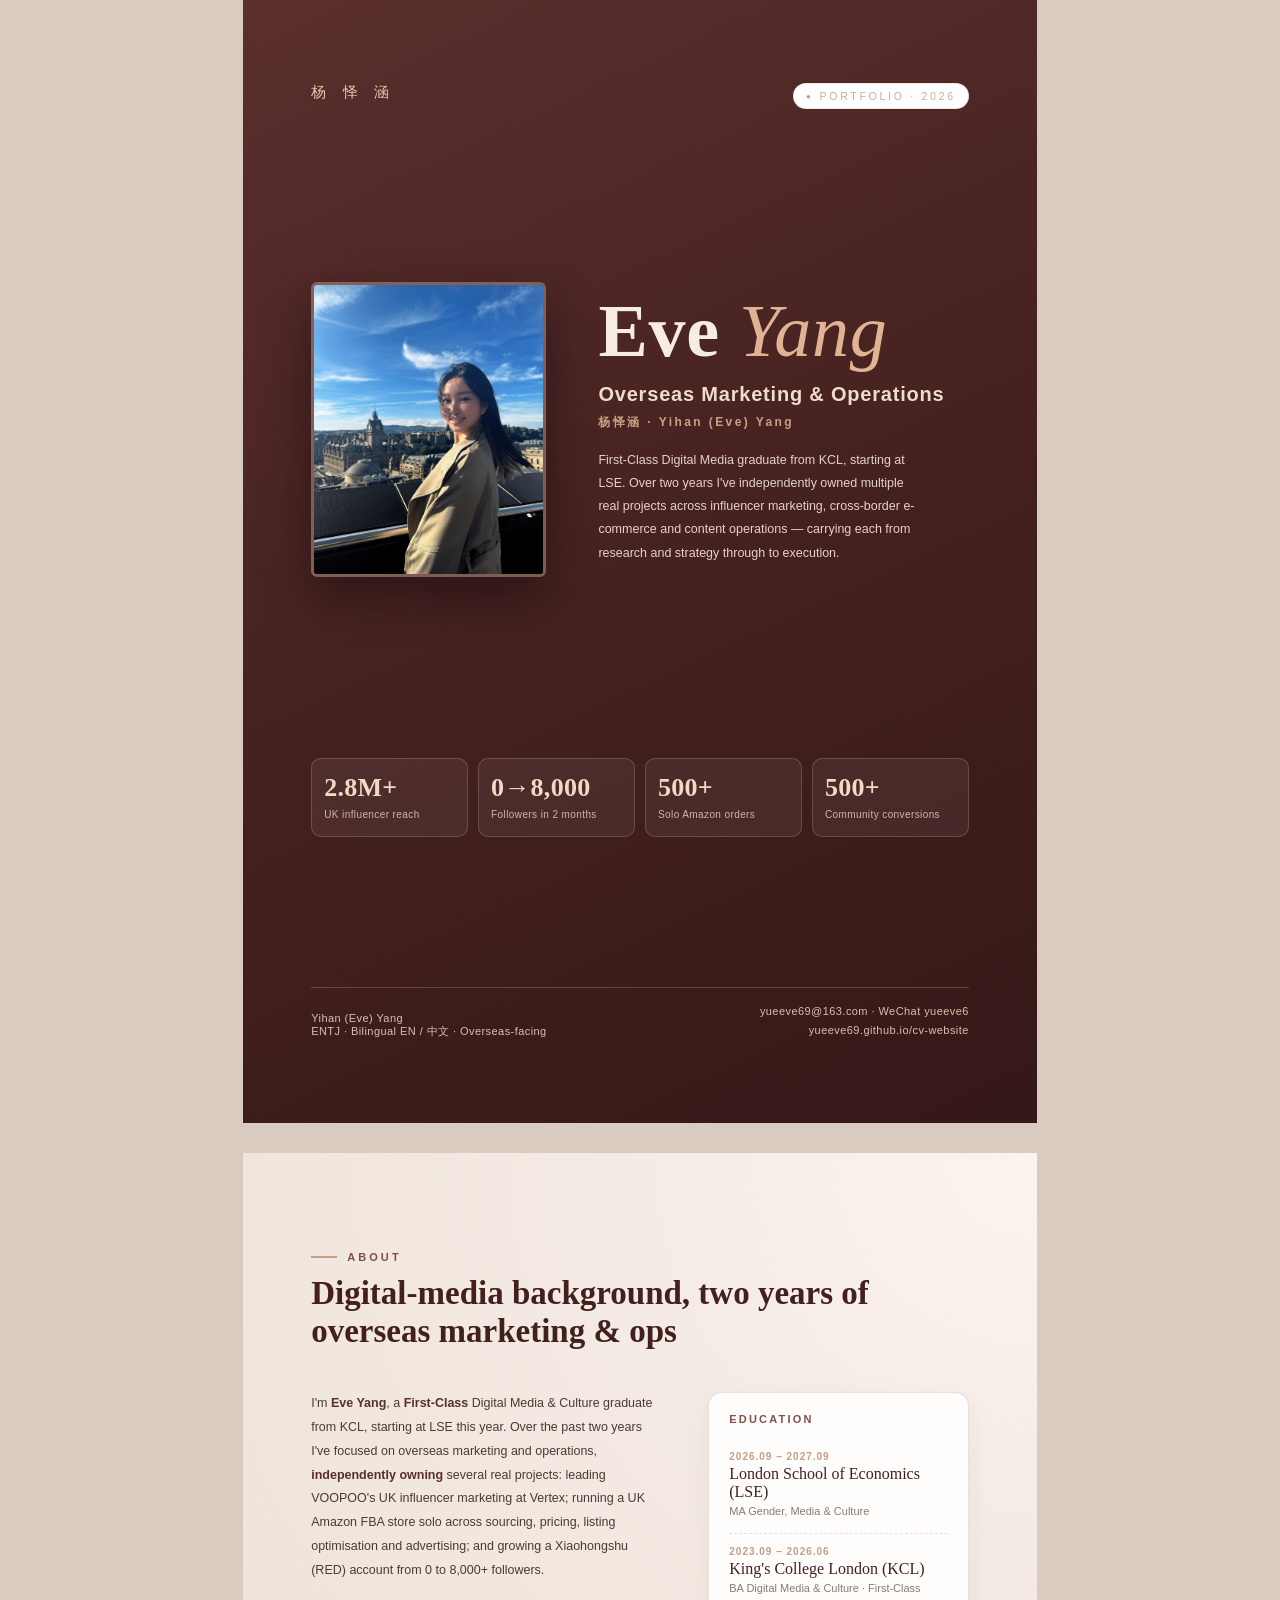
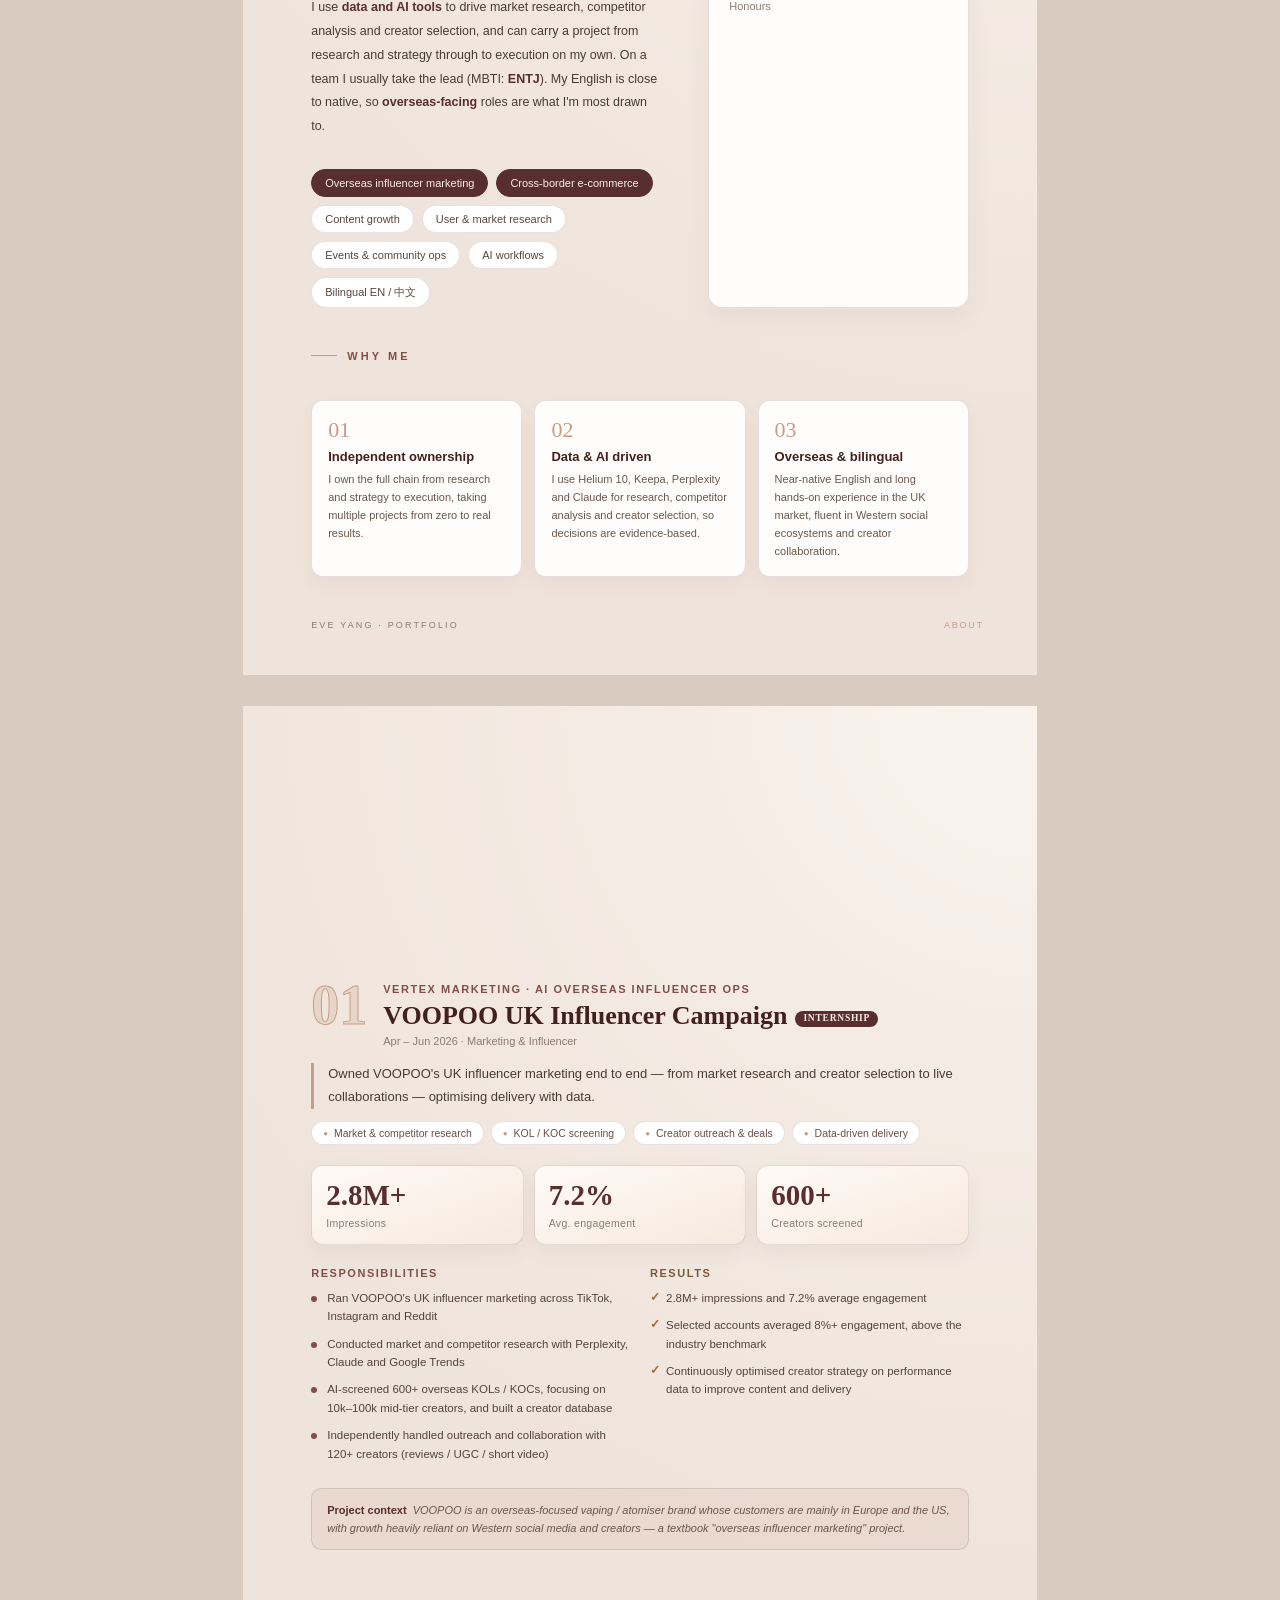
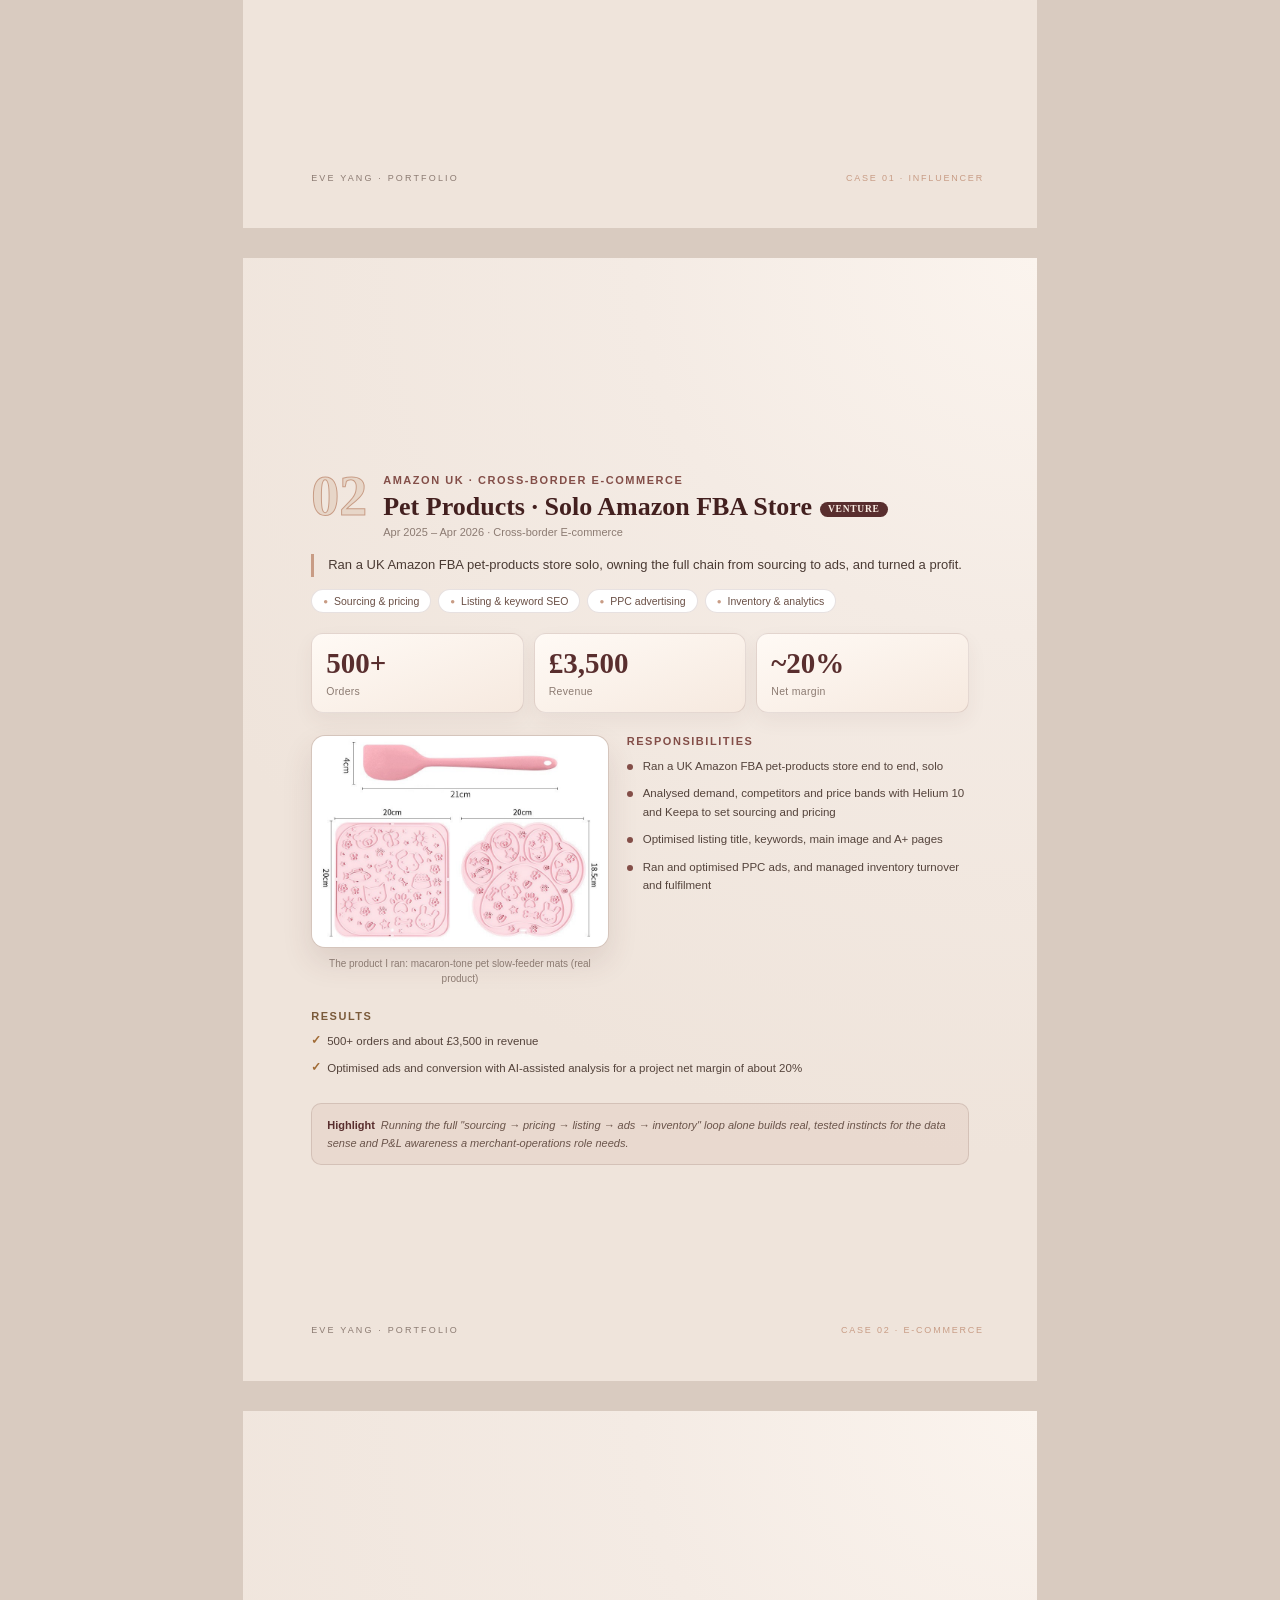
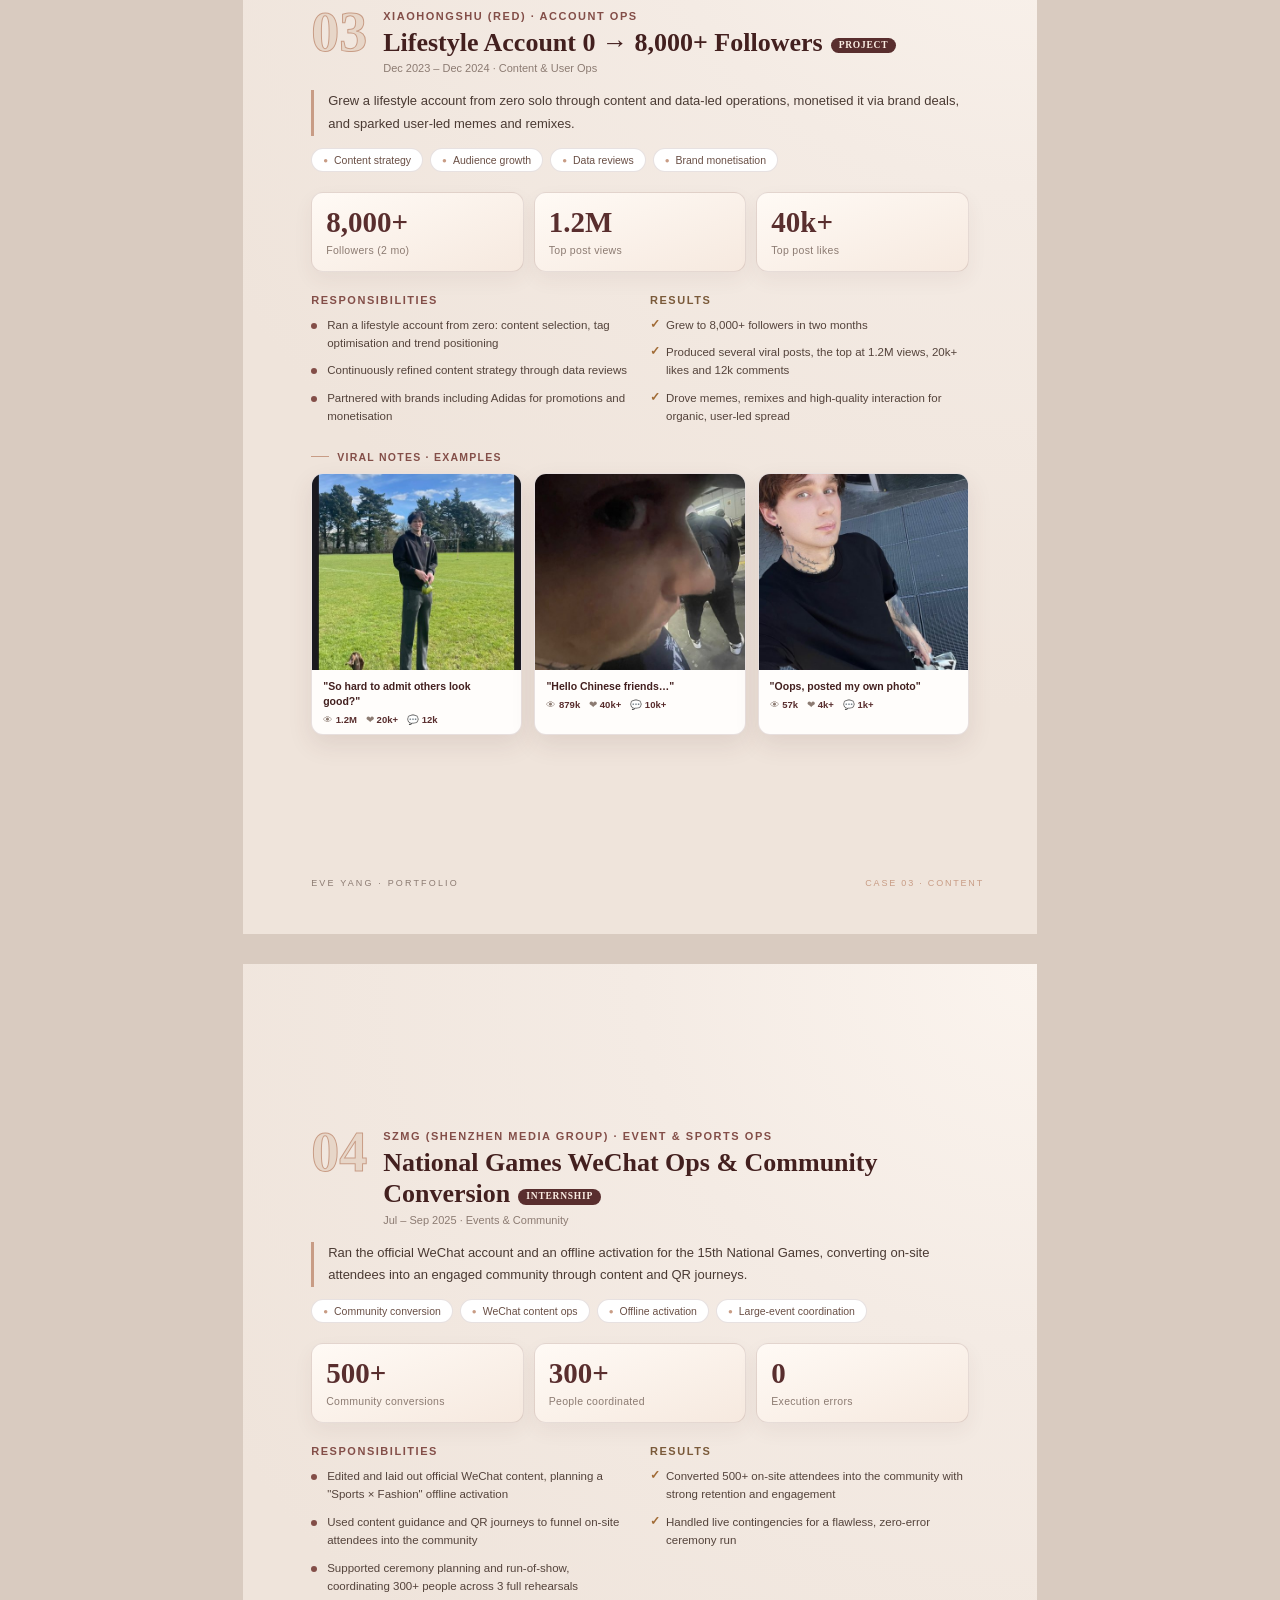
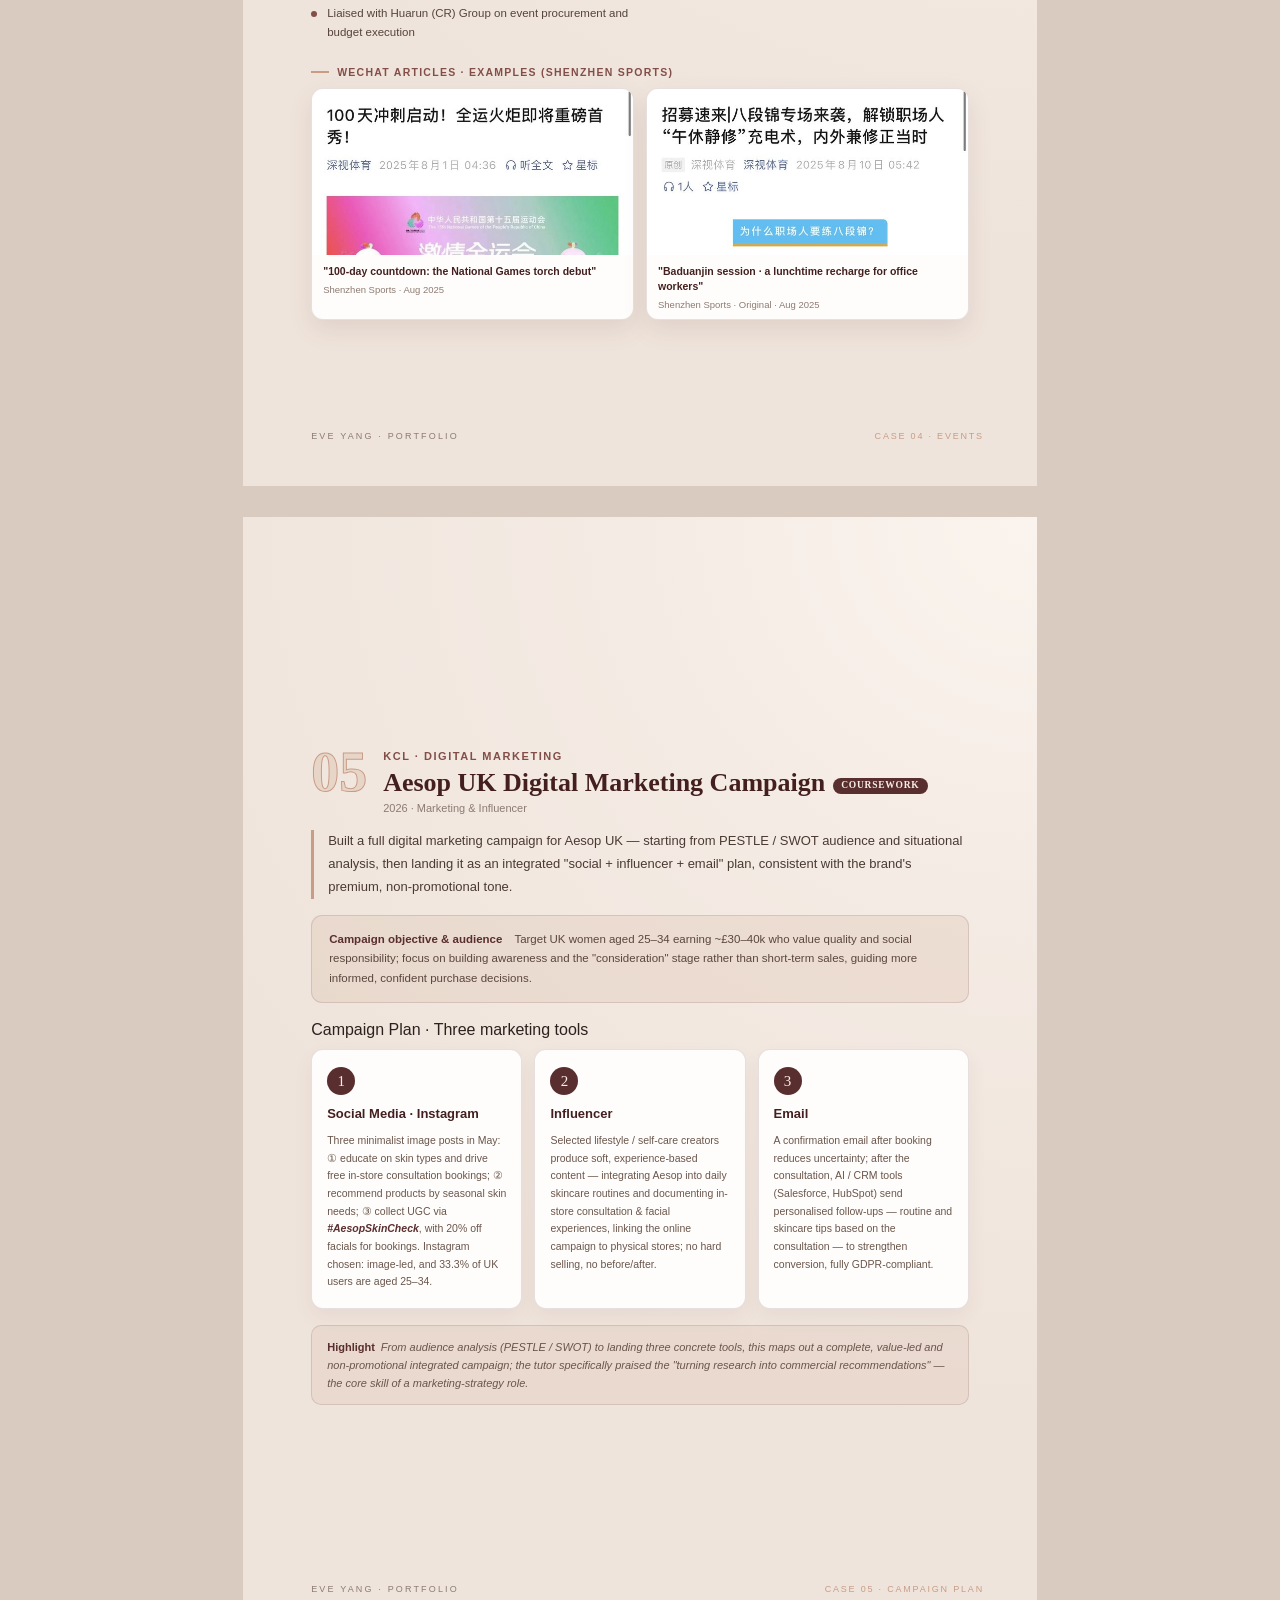
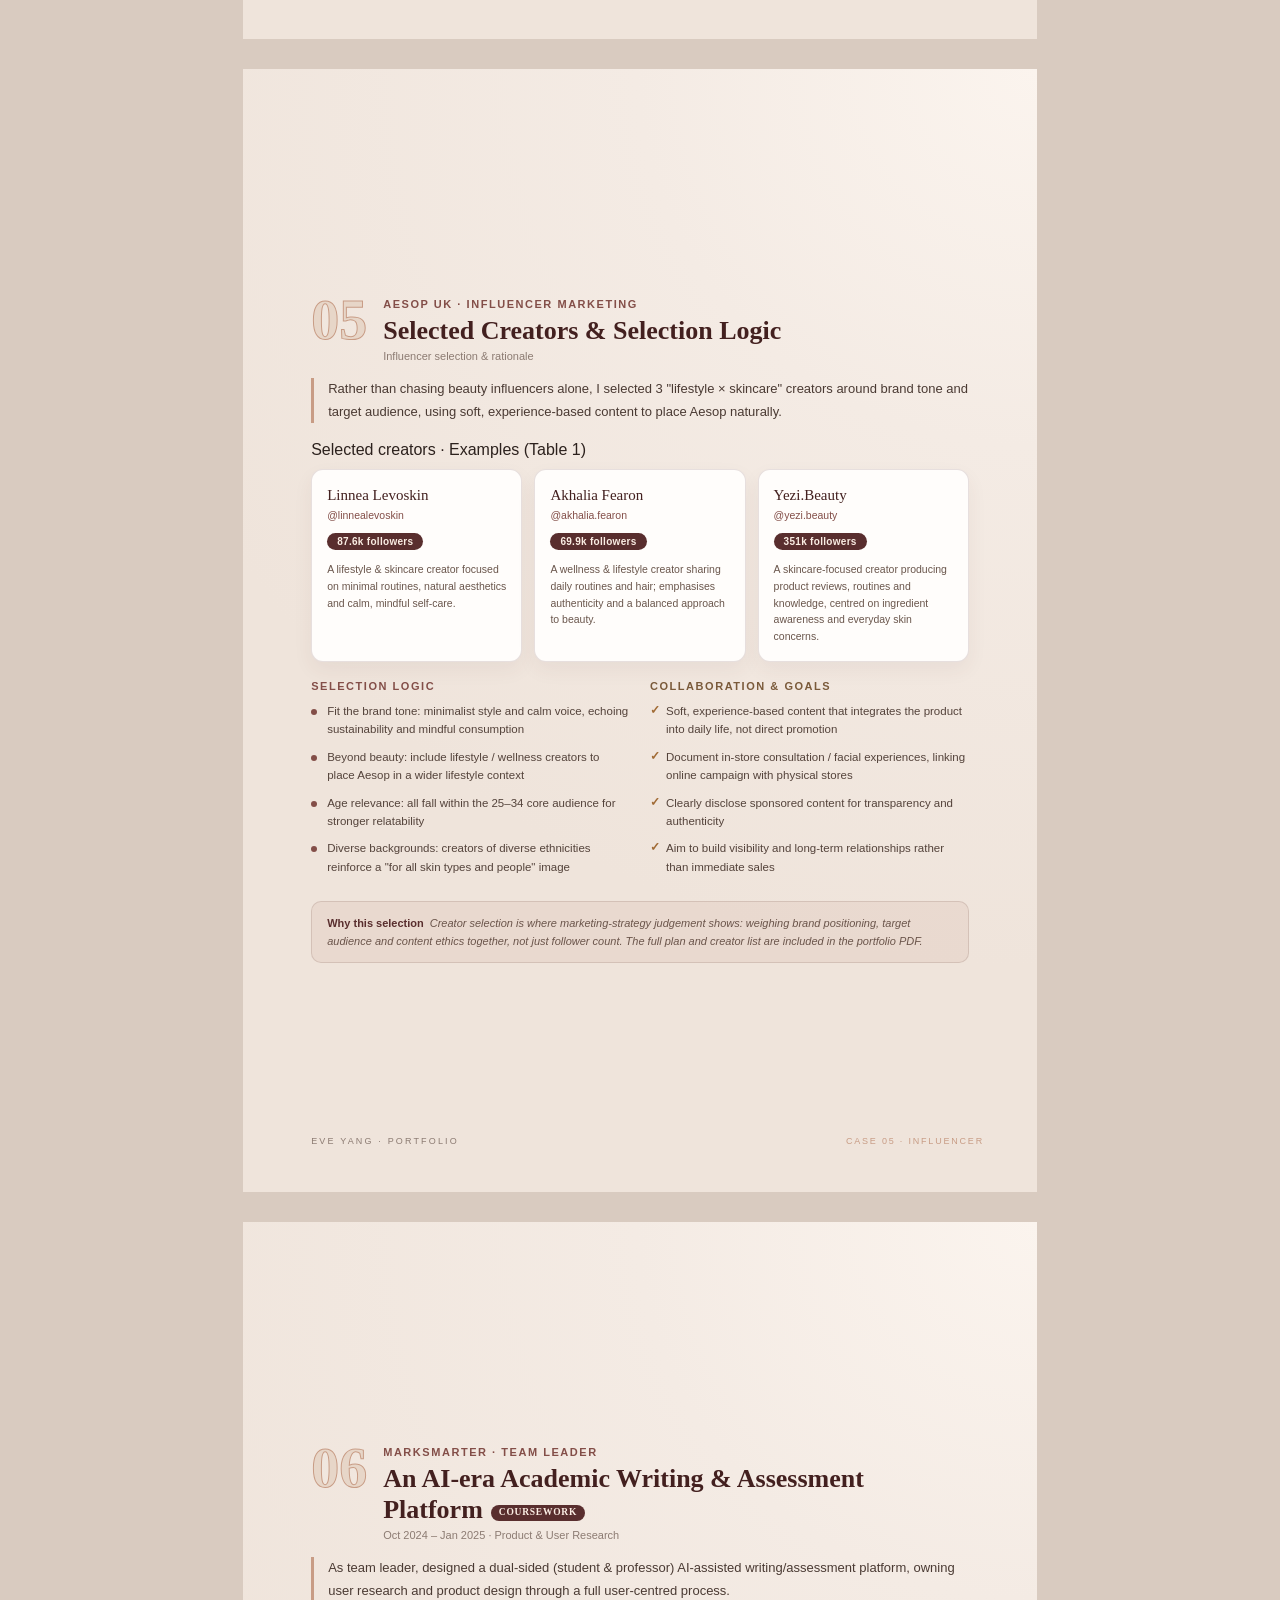
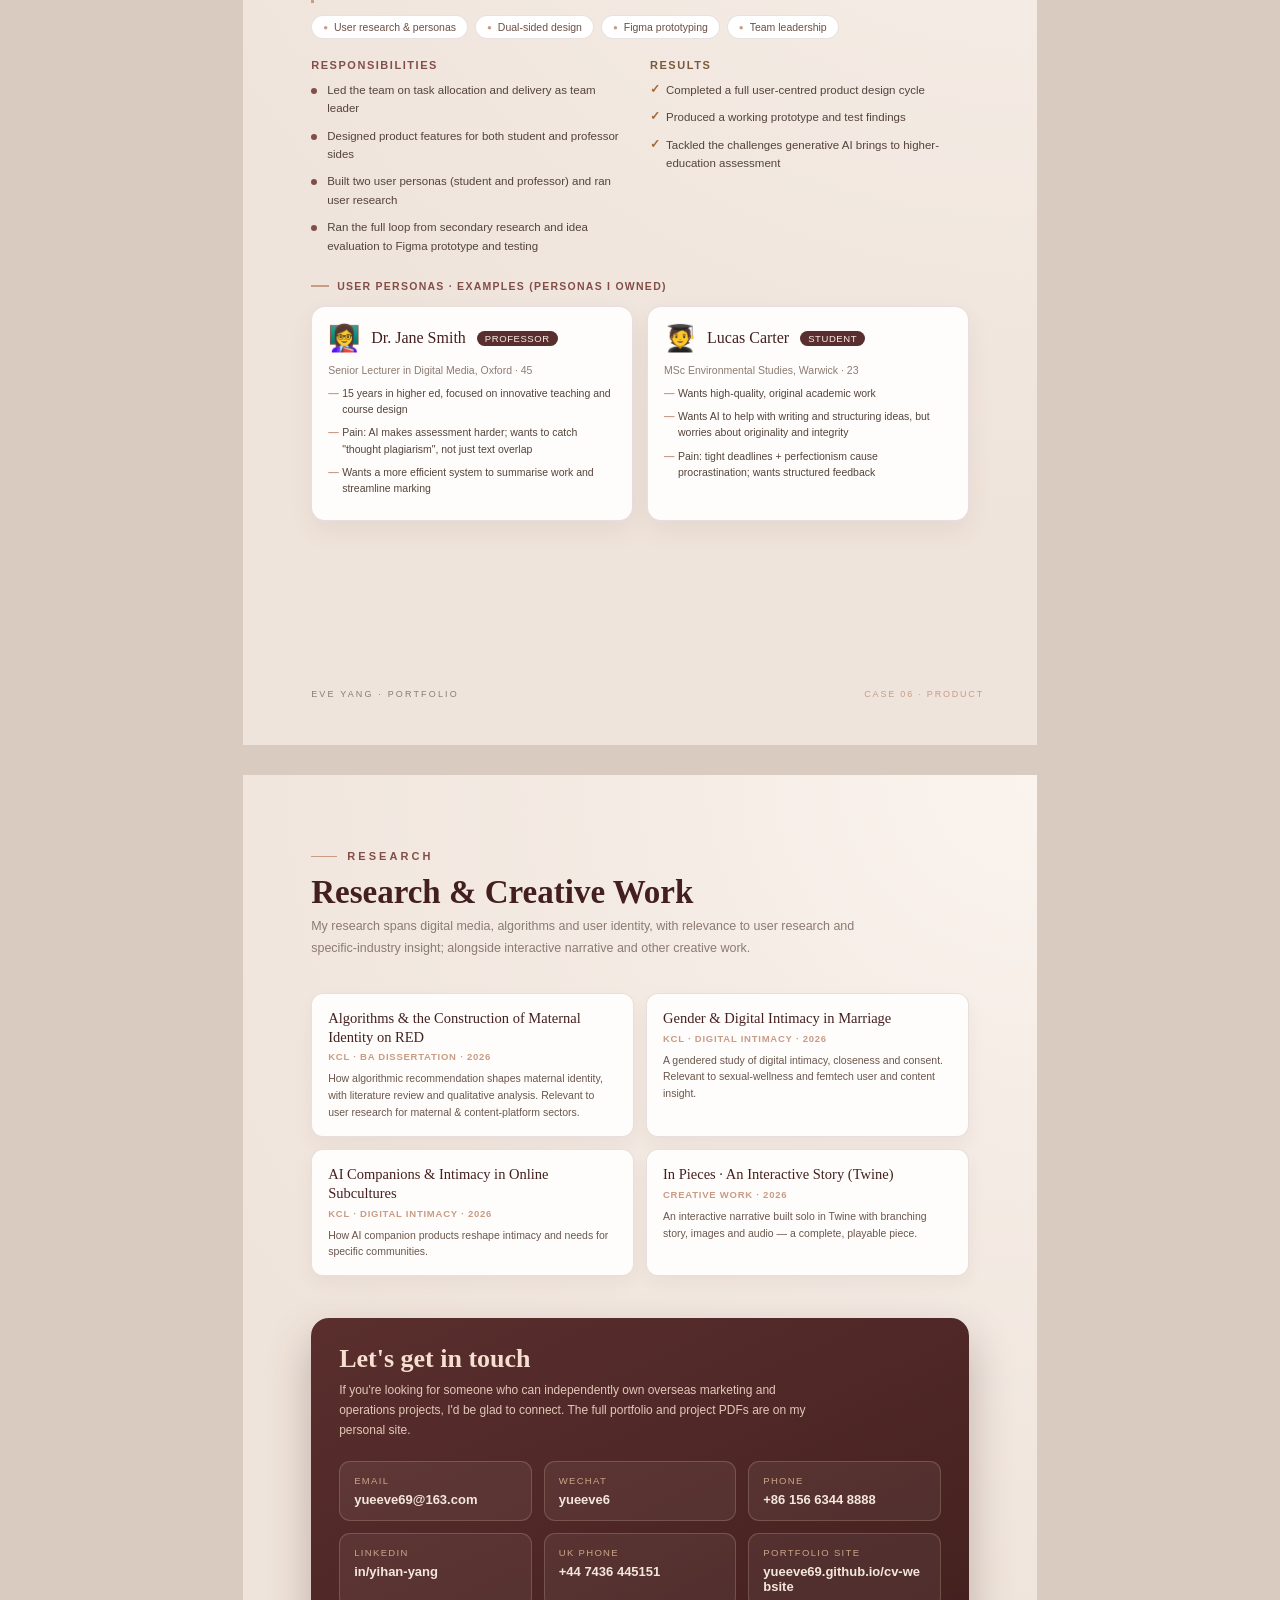
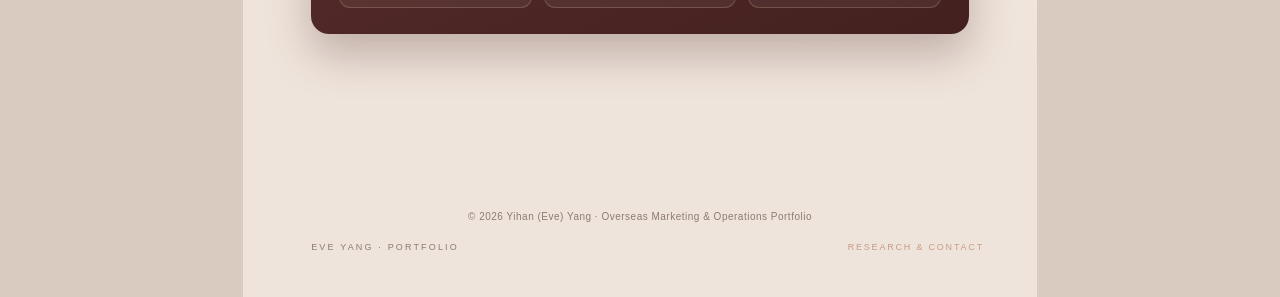
==== creative-portfolio-en.html @ a8b85446 "新增英文版 Creative 作品集（10页 A4，与中文版同款设计）" ====
<!DOCTYPE html>
<html lang="en">
<head>
<meta charset="UTF-8" />
<meta name="viewport" content="width=device-width, initial-scale=1.0" />
<title>Eve Yang · Creative Portfolio</title>
<style>
  :root{
    --bg:#f4ebe4; --paper:#fffdfb; --ink:#2c211d; --muted:#8c7b72;
    --accent:#592e2e; --accent-light:#834e48; --accent-deep:#43201f;
    --gold:#c89c85; --gold-soft:#e7d6c8; --line:rgba(89,46,46,.14);
    --serif:Georgia,"Times New Roman","Songti SC",serif;
    --sans:-apple-system,"Segoe UI",Roboto,Helvetica,Arial,"PingFang SC",sans-serif;
  }
  *{margin:0;padding:0;box-sizing:border-box}
  html,body{background:#d9cbc0;color:var(--ink);font-family:var(--sans);-webkit-print-color-adjust:exact;print-color-adjust:exact;}

  /* ---- page frame (A4) ---- */
  .page{
    position:relative;width:210mm;height:297mm;margin:0 auto;background:var(--bg);
    padding:20mm 18mm;overflow:hidden;
    background-image:radial-gradient(120% 80% at 100% 0%,#fbf4ee 0%,#f4ebe4 42%,#efe4db 100%);
  }
  .page + .page{margin-top:8mm}
  @media print{
    html,body{background:#fff}
    .page{margin:0;box-shadow:none;page-break-after:always;break-after:page}
    .page:last-child{page-break-after:auto}
  }

  .eyebrow{display:inline-flex;align-items:center;gap:10px;font-size:11px;letter-spacing:.28em;
    text-transform:uppercase;color:var(--accent-light);font-weight:700}
  .eyebrow::before{content:"";width:26px;height:1.5px;background:var(--gold)}
  .serif{font-family:var(--serif)}

  /* =================== COVER =================== */
  .cover{display:flex;flex-direction:column;justify-content:space-between;
    background:linear-gradient(155deg,#5a2f2e 0%,#43201f 55%,#341817 100%);color:#f6ece4;
    padding:22mm 18mm}
  .cover .top{display:flex;justify-content:space-between;align-items:flex-start}
  .cover .top .zh-name{font-family:var(--serif);font-size:15px;letter-spacing:.42em;color:#e7c8ad}
  .cover .top .tag{font-size:10.5px;letter-spacing:.26em;text-transform:uppercase;color:#d3aa8e;
    border:1px solid rgba(231,200,173,.4);padding:6px 12px;border-radius:20px}
  .cover .mid{display:flex;gap:14mm;align-items:center;margin:6mm 0}
  .cover .photo{width:62mm;height:78mm;flex:none;border-radius:6px;overflow:hidden;
    box-shadow:0 20px 50px rgba(0,0,0,.4);border:3px solid rgba(231,200,173,.35)}
  .cover .photo img{width:100%;height:100%;object-fit:cover;object-position:center 22%}
  .cover h1{font-family:var(--serif);font-size:74px;line-height:.98;font-weight:700;letter-spacing:.01em}
  .cover h1 em{font-style:italic;color:#e0b493;font-weight:500}
  .cover .role{font-size:20px;margin-top:16px;color:#f0dccb;font-weight:600;letter-spacing:.04em}
  .cover .role small{display:block;font-size:12px;letter-spacing:.2em;
    color:#cca084;margin-top:8px;font-weight:600}
  .cover .lede{font-size:12.5px;line-height:1.85;color:#e6d3c5;margin-top:18px;max-width:86mm}
  .cover .stats{display:grid;grid-template-columns:repeat(4,1fr);gap:10px;margin-top:2mm}
  .cover .stat{background:rgba(255,255,255,.06);border:1px solid rgba(231,200,173,.22);
    border-radius:10px;padding:14px 12px}
  .cover .stat b{font-family:var(--serif);font-size:26px;color:#f2d9c4;display:block;letter-spacing:.01em}
  .cover .stat span{font-size:10px;color:#d0b6a4;letter-spacing:.04em;margin-top:5px;display:block;line-height:1.4}
  .cover .foot{display:flex;justify-content:space-between;align-items:flex-end;
    border-top:1px solid rgba(231,200,173,.24);padding-top:14px;font-size:11px;color:#d8bfad;letter-spacing:.04em}
  .cover .foot .r{text-align:right;line-height:1.7}

  /* =================== SHARED SECTIONS =================== */
  .sec-title{font-family:var(--serif);font-size:33px;color:var(--accent-deep);margin:12px 0 4px;line-height:1.15}
  .sec-sub{font-size:12.5px;color:var(--muted);line-height:1.7;max-width:155mm}

  .about-grid{display:grid;grid-template-columns:1.35fr 1fr;gap:12mm;margin-top:10mm}
  .about-grid p{font-size:12.5px;line-height:1.9;color:#4a3a33;margin-bottom:14px}
  .about-grid p .hl{color:var(--accent);font-weight:700}
  .side-card{background:var(--paper);border:1px solid var(--line);border-radius:14px;padding:20px 20px;
    box-shadow:0 10px 26px rgba(89,46,46,.06)}
  .side-card h4{font-size:11px;letter-spacing:.2em;text-transform:uppercase;color:var(--accent-light);margin-bottom:14px}
  .edu-item{padding:12px 0;border-bottom:1px dashed var(--line)}
  .edu-item:last-child{border-bottom:0;padding-bottom:0}
  .edu-item .d{font-size:10px;letter-spacing:.1em;color:var(--gold);font-weight:700}
  .edu-item .t{font-family:var(--serif);font-size:16px;color:var(--accent-deep);margin:3px 0 2px}
  .edu-item .o{font-size:11px;color:var(--muted);line-height:1.6}
  .chips{display:flex;flex-wrap:wrap;gap:8px;margin-top:8mm}
  .chip{font-size:11px;padding:7px 13px;border-radius:20px;background:#fff;border:1px solid var(--line);color:#5a463d}
  .chip.on{background:var(--accent);color:#fbeee4;border-color:var(--accent)}

  .why{display:grid;grid-template-columns:repeat(3,1fr);gap:12px;margin-top:10mm}
  .why .w{background:var(--paper);border:1px solid var(--line);border-radius:12px;padding:16px 16px;
    box-shadow:0 8px 20px rgba(89,46,46,.05)}
  .why .w .n{font-family:var(--serif);font-size:22px;color:var(--gold)}
  .why .w h5{font-size:13px;color:var(--accent-deep);margin:6px 0 6px}
  .why .w p{font-size:11px;line-height:1.65;color:#6a564c}

  /* =================== CASE STUDY =================== */
  .case-head{display:flex;gap:16px;align-items:flex-start}
  .case-no{font-family:var(--serif);font-size:56px;line-height:.8;color:var(--gold-soft);
    -webkit-text-stroke:1px var(--gold);font-weight:700;flex:none}
  .case-head .kicker{font-size:11px;letter-spacing:.14em;color:var(--accent-light);font-weight:700;text-transform:uppercase}
  .case-head h2{font-family:var(--serif);font-size:26px;color:var(--accent-deep);margin:5px 0 4px;line-height:1.2}
  .case-head .period{font-size:11px;color:var(--muted)}
  .case-head .kind{display:inline-block;margin-left:8px;font-size:9.5px;letter-spacing:.08em;text-transform:uppercase;
    background:var(--accent);color:#fbeee4;padding:2px 8px;border-radius:10px;vertical-align:3px}
  .summary{font-size:13px;line-height:1.75;color:#4a3a33;margin:16px 0 12px;
    padding-left:14px;border-left:3px solid var(--gold)}
  .tags{display:flex;flex-wrap:wrap;gap:7px;margin-bottom:16px}
  .tag{font-size:10.5px;padding:5px 11px;border-radius:16px;background:#fff;border:1px solid var(--line);color:#6a4f45}
  .tag::before{content:"●";color:var(--gold);margin-right:6px;font-size:8px;vertical-align:1px}

  .metric-row{display:grid;grid-template-columns:repeat(3,1fr);gap:10px;margin:4px 0 18px}
  .metric{background:linear-gradient(160deg,#fffaf5,#f6e9df);border:1px solid var(--line);
    border-radius:12px;padding:15px 14px;box-shadow:0 8px 20px rgba(89,46,46,.06)}
  .metric b{font-family:var(--serif);font-size:29px;color:var(--accent);display:block;line-height:1}
  .metric span{font-size:10.5px;color:var(--muted);margin-top:7px;display:block;letter-spacing:.03em}

  .two-col{display:grid;grid-template-columns:1fr 1fr;gap:20px;margin-top:4px}
  .block h4{font-size:11px;letter-spacing:.14em;text-transform:uppercase;margin-bottom:10px;font-weight:700}
  .block.duties h4{color:var(--accent-light)}
  .block.results h4{color:#7a5a3a}
  .block ul{list-style:none}
  .block li{font-size:11.5px;line-height:1.6;color:#54433b;padding-left:16px;position:relative;margin-bottom:9px}
  .block.duties li::before{content:"";position:absolute;left:0;top:7px;width:6px;height:6px;
    border-radius:50%;background:var(--accent-light)}
  .block.results li::before{content:"✓";position:absolute;left:0;top:-1px;color:#a06a34;font-size:12px;font-weight:700}

  .context{margin-top:16px;background:rgba(200,156,133,.14);border:1px solid var(--line);
    border-radius:10px;padding:12px 15px;font-size:11px;color:#6a544a;line-height:1.65;font-style:italic}
  .context b{font-style:normal;color:var(--accent);font-weight:700;margin-right:6px}

  /* image example strips */
  .examples{margin-top:16px}
  .examples .ex-label{font-size:10.5px;letter-spacing:.12em;text-transform:uppercase;color:var(--accent-light);
    font-weight:700;margin-bottom:10px;display:flex;align-items:center;gap:8px}
  .examples .ex-label::before{content:"";width:18px;height:1.5px;background:var(--gold)}
  .shot-row{display:grid;gap:12px}
  .shot-row.n3{grid-template-columns:repeat(3,1fr)}
  .shot-row.n2{grid-template-columns:repeat(2,1fr)}
  .shot{background:var(--paper);border:1px solid var(--line);border-radius:12px;overflow:hidden;
    box-shadow:0 10px 24px rgba(89,46,46,.1)}
  .shot .img{width:100%;background:#eaded4;overflow:hidden}
  .shot .img img{width:100%;height:100%;object-fit:cover;display:block}
  .shot .cap{padding:9px 11px}
  .shot .cap .t{font-size:10.5px;color:var(--accent-deep);line-height:1.4;font-weight:600}
  .shot .cap .m{font-size:9.5px;color:var(--muted);margin-top:5px;display:flex;gap:9px;flex-wrap:wrap}
  .shot .cap .m span b{color:var(--accent);font-weight:700}

  .product-split{display:grid;grid-template-columns:1fr 1.15fr;gap:18px;align-items:stretch;margin-top:4px}
  .product-split .pimg{border-radius:14px;overflow:hidden;border:1px solid var(--line);
    box-shadow:0 14px 30px rgba(89,46,46,.12);background:#eaded4}
  .product-split .pimg img{width:100%;height:100%;object-fit:cover;display:block}
  .product-split .pcap{font-size:10px;color:var(--muted);text-align:center;padding:8px 6px;line-height:1.5}

  /* aesop: objective + campaign plan + influencers */
  .objective{background:rgba(200,156,133,.16);border:1px solid var(--line);border-radius:11px;
    padding:14px 17px;font-size:11.5px;color:#5a463d;line-height:1.7;margin-top:4px}
  .objective b{color:var(--accent);font-weight:700}
  .plan-grid{display:grid;grid-template-columns:repeat(3,1fr);gap:12px;margin-top:10px}
  .plan{background:var(--paper);border:1px solid var(--line);border-radius:12px;padding:17px 15px;
    box-shadow:0 8px 20px rgba(89,46,46,.06)}
  .plan .pnum{display:inline-flex;align-items:center;justify-content:center;width:28px;height:28px;
    border-radius:50%;background:var(--accent);color:#fbeee4;font-size:15px;margin-bottom:11px}
  .plan h5{font-size:13px;color:var(--accent-deep);margin-bottom:9px;line-height:1.3}
  .plan p{font-size:10.5px;line-height:1.68;color:#6a564c}
  .plan p em{font-style:italic;color:var(--accent);font-weight:600}
  .inf-grid{display:grid;grid-template-columns:repeat(3,1fr);gap:12px;margin-top:10px}
  .inf{background:var(--paper);border:1px solid var(--line);border-radius:12px;padding:16px 15px;
    box-shadow:0 8px 20px rgba(89,46,46,.06)}
  .inf .nm{font-family:var(--serif);font-size:15px;color:var(--accent-deep);line-height:1.25}
  .inf .hd{font-size:10.5px;color:var(--accent-light);margin:4px 0 10px}
  .inf .fol{display:inline-block;font-size:10px;background:var(--accent);color:#fbeee4;
    padding:3px 10px;border-radius:11px;margin-bottom:11px;font-weight:600;letter-spacing:.03em}
  .inf p{font-size:10.5px;line-height:1.6;color:#6a564c}

  /* personas */
  .personas{display:grid;grid-template-columns:1fr 1fr;gap:14px;margin-top:14px}
  .persona{background:var(--paper);border:1px solid var(--line);border-radius:14px;padding:16px 16px;
    box-shadow:0 10px 24px rgba(89,46,46,.07)}
  .persona .ph{display:flex;align-items:center;gap:11px;margin-bottom:10px}
  .persona .emoji{font-size:26px}
  .persona .pn{font-family:var(--serif);font-size:16px;color:var(--accent-deep)}
  .persona .pt{font-size:9.5px;background:var(--accent);color:#fbeee4;padding:2px 8px;border-radius:9px;letter-spacing:.06em;text-transform:uppercase}
  .persona .prole{font-size:10.5px;color:var(--muted);margin-bottom:9px}
  .persona ul{list-style:none}
  .persona li{font-size:10.5px;line-height:1.55;color:#54433b;padding-left:14px;position:relative;margin-bottom:7px}
  .persona li::before{content:"—";position:absolute;left:0;color:var(--gold);font-weight:700}

  /* research + contact */
  .research-list{display:grid;grid-template-columns:1fr 1fr;gap:12px;margin-top:9mm}
  .ritem{background:var(--paper);border:1px solid var(--line);border-radius:12px;padding:15px 16px;
    box-shadow:0 8px 18px rgba(89,46,46,.05)}
  .ritem .rt{font-family:var(--serif);font-size:14.5px;color:var(--accent-deep);line-height:1.3;margin-bottom:5px}
  .ritem .rm{font-size:9.5px;letter-spacing:.08em;color:var(--gold);font-weight:700;text-transform:uppercase;margin-bottom:8px}
  .ritem .rd{font-size:10.5px;line-height:1.6;color:#6a564c}

  .contact-wrap{margin-top:11mm;background:linear-gradient(155deg,#5a2f2e,#43201f);color:#f2e2d5;
    border-radius:18px;padding:26px 28px;box-shadow:0 20px 44px rgba(67,32,31,.28)}
  .contact-wrap h3{font-family:var(--serif);font-size:26px;color:#f6ded0;margin-bottom:6px}
  .contact-wrap p{font-size:12px;color:#e2c8b8;line-height:1.7;max-width:130mm;margin-bottom:20px}
  .cgrid{display:grid;grid-template-columns:repeat(3,1fr);gap:12px}
  .citem{background:rgba(255,255,255,.06);border:1px solid rgba(231,200,173,.22);border-radius:11px;padding:13px 14px}
  .citem .cl{font-size:9.5px;letter-spacing:.14em;text-transform:uppercase;color:#cca487;margin-bottom:6px}
  .citem .cv{font-size:13px;color:#f4e6da;font-weight:600;word-break:break-all}

  .foot-note{margin-top:auto;padding-top:16px;font-size:10px;color:var(--muted);text-align:center;letter-spacing:.05em}
  .page-tag{position:absolute;right:14mm;bottom:12mm;font-size:9px;letter-spacing:.2em;color:var(--gold);text-transform:uppercase}
  .brandmark{position:absolute;left:18mm;bottom:12mm;font-size:9px;letter-spacing:.24em;color:var(--muted);text-transform:uppercase}
  .flow{display:flex;flex-direction:column;height:100%;justify-content:center}
  .flow > .case-head:first-child,.flow > .eyebrow:first-child{margin-top:0}
</style>
</head>
<body>

<!-- ============ COVER ============ -->
<section class="page cover">
  <div class="top">
    <div class="zh-name">杨 怿 涵</div>
    <div class="tag">Portfolio · 2026</div>
  </div>

  <div class="mid">
    <div class="photo"><img src="assets/img/eve-hero.jpg" alt="Eve Yang" /></div>
    <div>
      <h1>Eve <em>Yang</em></h1>
      <div class="role">Overseas Marketing &amp; Operations
        <small>杨怿涵 · Yihan (Eve) Yang</small>
      </div>
      <p class="lede">First-Class Digital Media graduate from KCL, starting at LSE. Over two years I've independently owned multiple real projects across influencer marketing, cross-border e-commerce and content operations — carrying each from research and strategy through to execution.</p>
    </div>
  </div>

  <div class="stats">
    <div class="stat"><b>2.8M+</b><span>UK influencer reach</span></div>
    <div class="stat"><b>0→8,000</b><span>Followers in 2 months</span></div>
    <div class="stat"><b>500+</b><span>Solo Amazon orders</span></div>
    <div class="stat"><b>500+</b><span>Community conversions</span></div>
  </div>

  <div class="foot">
    <div>Yihan (Eve) Yang<br/>ENTJ · Bilingual EN / 中文 · Overseas-facing</div>
    <div class="r">yueeve69@163.com · WeChat yueeve6<br/>yueeve69.github.io/cv-website</div>
  </div>
</section>

<!-- ============ ABOUT ============ -->
<section class="page">
  <div class="flow">
    <span class="eyebrow">About</span>
    <h1 class="sec-title serif">Digital-media background, two years of overseas marketing &amp; ops</h1>

    <div class="about-grid">
      <div>
        <p>I'm <span class="hl">Eve Yang</span>, a <span class="hl">First-Class</span> Digital Media &amp; Culture graduate from KCL, starting at LSE this year. Over the past two years I've focused on overseas marketing and operations, <span class="hl">independently owning</span> several real projects: leading VOOPOO's UK influencer marketing at Vertex; running a UK Amazon FBA store solo across sourcing, pricing, listing optimisation and advertising; and growing a Xiaohongshu (RED) account from 0 to 8,000+ followers.</p>
        <p>I use <span class="hl">data and AI tools</span> to drive market research, competitor analysis and creator selection, and can carry a project from research and strategy through to execution on my own. On a team I usually take the lead (MBTI: <span class="hl">ENTJ</span>). My English is close to native, so <span class="hl">overseas-facing</span> roles are what I'm most drawn to.</p>
        <div class="chips">
          <span class="chip on">Overseas influencer marketing</span>
          <span class="chip on">Cross-border e-commerce</span>
          <span class="chip">Content growth</span>
          <span class="chip">User &amp; market research</span>
          <span class="chip">Events &amp; community ops</span>
          <span class="chip">AI workflows</span>
          <span class="chip">Bilingual EN / 中文</span>
        </div>
      </div>
      <div class="side-card">
        <h4>Education</h4>
        <div class="edu-item">
          <div class="d">2026.09 – 2027.09</div>
          <div class="t serif">London School of Economics (LSE)</div>
          <div class="o">MA Gender, Media &amp; Culture</div>
        </div>
        <div class="edu-item">
          <div class="d">2023.09 – 2026.06</div>
          <div class="t serif">King's College London (KCL)</div>
          <div class="o">BA Digital Media &amp; Culture · First-Class Honours</div>
        </div>
      </div>
    </div>

    <span class="eyebrow" style="margin-top:11mm">Why me</span>
    <div class="why">
      <div class="w"><div class="n serif">01</div><h5>Independent ownership</h5><p>I own the full chain from research and strategy to execution, taking multiple projects from zero to real results.</p></div>
      <div class="w"><div class="n serif">02</div><h5>Data &amp; AI driven</h5><p>I use Helium 10, Keepa, Perplexity and Claude for research, competitor analysis and creator selection, so decisions are evidence-based.</p></div>
      <div class="w"><div class="n serif">03</div><h5>Overseas &amp; bilingual</h5><p>Near-native English and long hands-on experience in the UK market, fluent in Western social ecosystems and creator collaboration.</p></div>
    </div>
    <div class="brandmark">Eve Yang · Portfolio</div>
    <div class="page-tag">About</div>
  </div>
</section>

<!-- ============ CASE 01 · VOOPOO ============ -->
<section class="page">
  <div class="flow">
    <div class="case-head">
      <div class="case-no serif">01</div>
      <div>
        <div class="kicker">Vertex Marketing · AI Overseas Influencer Ops</div>
        <h2>VOOPOO UK Influencer Campaign<span class="kind">Internship</span></h2>
        <div class="period">Apr – Jun 2026 · Marketing &amp; Influencer</div>
      </div>
    </div>

    <p class="summary">Owned VOOPOO's UK influencer marketing end to end — from market research and creator selection to live collaborations — optimising delivery with data.</p>

    <div class="tags">
      <span class="tag">Market &amp; competitor research</span>
      <span class="tag">KOL / KOC screening</span>
      <span class="tag">Creator outreach &amp; deals</span>
      <span class="tag">Data-driven delivery</span>
    </div>

    <div class="metric-row">
      <div class="metric"><b>2.8M+</b><span>Impressions</span></div>
      <div class="metric"><b>7.2%</b><span>Avg. engagement</span></div>
      <div class="metric"><b>600+</b><span>Creators screened</span></div>
    </div>

    <div class="two-col">
      <div class="block duties">
        <h4>Responsibilities</h4>
        <ul>
          <li>Ran VOOPOO's UK influencer marketing across TikTok, Instagram and Reddit</li>
          <li>Conducted market and competitor research with Perplexity, Claude and Google Trends</li>
          <li>AI-screened 600+ overseas KOLs / KOCs, focusing on 10k–100k mid-tier creators, and built a creator database</li>
          <li>Independently handled outreach and collaboration with 120+ creators (reviews / UGC / short video)</li>
        </ul>
      </div>
      <div class="block results">
        <h4>Results</h4>
        <ul>
          <li>2.8M+ impressions and 7.2% average engagement</li>
          <li>Selected accounts averaged 8%+ engagement, above the industry benchmark</li>
          <li>Continuously optimised creator strategy on performance data to improve content and delivery</li>
        </ul>
      </div>
    </div>

    <div class="context"><b>Project context</b>VOOPOO is an overseas-focused vaping / atomiser brand whose customers are mainly in Europe and the US, with growth heavily reliant on Western social media and creators — a textbook "overseas influencer marketing" project.</div>
    <div class="brandmark">Eve Yang · Portfolio</div>
    <div class="page-tag">Case 01 · Influencer</div>
  </div>
</section>

<!-- ============ CASE 02 · AMAZON ============ -->
<section class="page">
  <div class="flow">
    <div class="case-head">
      <div class="case-no serif">02</div>
      <div>
        <div class="kicker">Amazon UK · Cross-border E-commerce</div>
        <h2>Pet Products · Solo Amazon FBA Store<span class="kind">Venture</span></h2>
        <div class="period">Apr 2025 – Apr 2026 · Cross-border E-commerce</div>
      </div>
    </div>

    <p class="summary">Ran a UK Amazon FBA pet-products store solo, owning the full chain from sourcing to ads, and turned a profit.</p>

    <div class="tags">
      <span class="tag">Sourcing &amp; pricing</span>
      <span class="tag">Listing &amp; keyword SEO</span>
      <span class="tag">PPC advertising</span>
      <span class="tag">Inventory &amp; analytics</span>
    </div>

    <div class="metric-row">
      <div class="metric"><b>500+</b><span>Orders</span></div>
      <div class="metric"><b>£3,500</b><span>Revenue</span></div>
      <div class="metric"><b>~20%</b><span>Net margin</span></div>
    </div>

    <div class="product-split">
      <div>
        <div class="pimg"><img src="assets/img/amazon-product.jpg" alt="Pet slow-feeder mat" /></div>
        <div class="pcap">The product I ran: macaron-tone pet slow-feeder mats (real product)</div>
      </div>
      <div>
        <div class="block duties">
          <h4>Responsibilities</h4>
          <ul>
            <li>Ran a UK Amazon FBA pet-products store end to end, solo</li>
            <li>Analysed demand, competitors and price bands with Helium 10 and Keepa to set sourcing and pricing</li>
            <li>Optimised listing title, keywords, main image and A+ pages</li>
            <li>Ran and optimised PPC ads, and managed inventory turnover and fulfilment</li>
          </ul>
        </div>
      </div>
    </div>

    <div class="block results" style="margin-top:16px">
      <h4>Results</h4>
      <ul>
        <li>500+ orders and about £3,500 in revenue</li>
        <li>Optimised ads and conversion with AI-assisted analysis for a project net margin of about 20%</li>
      </ul>
    </div>

    <div class="context"><b>Highlight</b>Running the full "sourcing → pricing → listing → ads → inventory" loop alone builds real, tested instincts for the data sense and P&amp;L awareness a merchant-operations role needs.</div>
    <div class="brandmark">Eve Yang · Portfolio</div>
    <div class="page-tag">Case 02 · E-commerce</div>
  </div>
</section>

<!-- ============ CASE 03 · XIAOHONGSHU ============ -->
<section class="page">
  <div class="flow">
    <div class="case-head">
      <div class="case-no serif">03</div>
      <div>
        <div class="kicker">Xiaohongshu (RED) · Account Ops</div>
        <h2>Lifestyle Account 0 → 8,000+ Followers<span class="kind">Project</span></h2>
        <div class="period">Dec 2023 – Dec 2024 · Content &amp; User Ops</div>
      </div>
    </div>

    <p class="summary">Grew a lifestyle account from zero solo through content and data-led operations, monetised it via brand deals, and sparked user-led memes and remixes.</p>

    <div class="tags">
      <span class="tag">Content strategy</span>
      <span class="tag">Audience growth</span>
      <span class="tag">Data reviews</span>
      <span class="tag">Brand monetisation</span>
    </div>

    <div class="metric-row">
      <div class="metric"><b>8,000+</b><span>Followers (2 mo)</span></div>
      <div class="metric"><b>1.2M</b><span>Top post views</span></div>
      <div class="metric"><b>40k+</b><span>Top post likes</span></div>
    </div>

    <div class="two-col">
      <div class="block duties">
        <h4>Responsibilities</h4>
        <ul>
          <li>Ran a lifestyle account from zero: content selection, tag optimisation and trend positioning</li>
          <li>Continuously refined content strategy through data reviews</li>
          <li>Partnered with brands including Adidas for promotions and monetisation</li>
        </ul>
      </div>
      <div class="block results">
        <h4>Results</h4>
        <ul>
          <li>Grew to 8,000+ followers in two months</li>
          <li>Produced several viral posts, the top at 1.2M views, 20k+ likes and 12k comments</li>
          <li>Drove memes, remixes and high-quality interaction for organic, user-led spread</li>
        </ul>
      </div>
    </div>

    <div class="examples">
      <div class="ex-label">Viral notes · Examples</div>
      <div class="shot-row n3">
        <div class="shot">
          <div class="img" style="height:52mm"><img src="assets/img/notes/cover-1.jpg" alt="Viral note 1" /></div>
          <div class="cap"><div class="t">"So hard to admit others look good?"</div>
            <div class="m"><span>👁 <b>1.2M</b></span><span>❤ <b>20k+</b></span><span>💬 <b>12k</b></span></div></div>
        </div>
        <div class="shot">
          <div class="img" style="height:52mm"><img src="assets/img/notes/cover-2.jpg" alt="Viral note 2" /></div>
          <div class="cap"><div class="t">"Hello Chinese friends…"</div>
            <div class="m"><span>👁 <b>879k</b></span><span>❤ <b>40k+</b></span><span>💬 <b>10k+</b></span></div></div>
        </div>
        <div class="shot">
          <div class="img" style="height:52mm"><img src="assets/img/notes/cover-3.jpg" alt="Viral note 3" /></div>
          <div class="cap"><div class="t">"Oops, posted my own photo"</div>
            <div class="m"><span>👁 <b>57k</b></span><span>❤ <b>4k+</b></span><span>💬 <b>1k+</b></span></div></div>
        </div>
      </div>
    </div>
    <div class="brandmark">Eve Yang · Portfolio</div>
    <div class="page-tag">Case 03 · Content</div>
  </div>
</section>

<!-- ============ CASE 04 · SZMG ============ -->
<section class="page">
  <div class="flow">
    <div class="case-head">
      <div class="case-no serif">04</div>
      <div>
        <div class="kicker">SZMG (Shenzhen Media Group) · Event &amp; Sports Ops</div>
        <h2>National Games WeChat Ops &amp; Community Conversion<span class="kind">Internship</span></h2>
        <div class="period">Jul – Sep 2025 · Events &amp; Community</div>
      </div>
    </div>

    <p class="summary">Ran the official WeChat account and an offline activation for the 15th National Games, converting on-site attendees into an engaged community through content and QR journeys.</p>

    <div class="tags">
      <span class="tag">Community conversion</span>
      <span class="tag">WeChat content ops</span>
      <span class="tag">Offline activation</span>
      <span class="tag">Large-event coordination</span>
    </div>

    <div class="metric-row">
      <div class="metric"><b>500+</b><span>Community conversions</span></div>
      <div class="metric"><b>300+</b><span>People coordinated</span></div>
      <div class="metric"><b>0</b><span>Execution errors</span></div>
    </div>

    <div class="two-col">
      <div class="block duties">
        <h4>Responsibilities</h4>
        <ul>
          <li>Edited and laid out official WeChat content, planning a "Sports × Fashion" offline activation</li>
          <li>Used content guidance and QR journeys to funnel on-site attendees into the community</li>
          <li>Supported ceremony planning and run-of-show, coordinating 300+ people across 3 full rehearsals</li>
          <li>Liaised with Huarun (CR) Group on event procurement and budget execution</li>
        </ul>
      </div>
      <div class="block results">
        <h4>Results</h4>
        <ul>
          <li>Converted 500+ on-site attendees into the community with strong retention and engagement</li>
          <li>Handled live contingencies for a flawless, zero-error ceremony run</li>
        </ul>
      </div>
    </div>

    <div class="examples">
      <div class="ex-label">WeChat articles · Examples (Shenzhen Sports)</div>
      <div class="shot-row n2">
        <div class="shot">
          <div class="img" style="height:44mm"><img src="assets/img/wechat/article-1.jpg" alt="Article 1" style="object-position:top" /></div>
          <div class="cap"><div class="t">"100-day countdown: the National Games torch debut"</div>
            <div class="m"><span>Shenzhen Sports · Aug 2025</span></div></div>
        </div>
        <div class="shot">
          <div class="img" style="height:44mm"><img src="assets/img/wechat/article-2.jpg" alt="Article 2" style="object-position:top" /></div>
          <div class="cap"><div class="t">"Baduanjin session · a lunchtime recharge for office workers"</div>
            <div class="m"><span>Shenzhen Sports · Original · Aug 2025</span></div></div>
        </div>
      </div>
    </div>
    <div class="brandmark">Eve Yang · Portfolio</div>
    <div class="page-tag">Case 04 · Events</div>
  </div>
</section>

<!-- ============ CASE 05 · AESOP (page 1: campaign plan) ============ -->
<section class="page">
  <div class="flow">
    <div class="case-head">
      <div class="case-no serif">05</div>
      <div>
        <div class="kicker">KCL · Digital Marketing</div>
        <h2>Aesop UK Digital Marketing Campaign<span class="kind">Coursework</span></h2>
        <div class="period">2026 · Marketing &amp; Influencer</div>
      </div>
    </div>

    <p class="summary">Built a full digital marketing campaign for Aesop UK — starting from PESTLE / SWOT audience and situational analysis, then landing it as an integrated "social + influencer + email" plan, consistent with the brand's premium, non-promotional tone.</p>

    <div class="objective"><b>Campaign objective &amp; audience　</b>Target UK women aged 25–34 earning ~£30–40k who value quality and social responsibility; focus on building awareness and the "consideration" stage rather than short-term sales, guiding more informed, confident purchase decisions.</div>

    <div class="ex-label" style="margin-top:18px">Campaign Plan · Three marketing tools</div>
    <div class="plan-grid">
      <div class="plan">
        <span class="pnum serif">1</span>
        <h5>Social Media · Instagram</h5>
        <p>Three minimalist image posts in May: ① educate on skin types and drive free in-store consultation bookings; ② recommend products by seasonal skin needs; ③ collect UGC via <em>#AesopSkinCheck</em>, with 20% off facials for bookings. Instagram chosen: image-led, and 33.3% of UK users are aged 25–34.</p>
      </div>
      <div class="plan">
        <span class="pnum serif">2</span>
        <h5>Influencer</h5>
        <p>Selected lifestyle / self-care creators produce soft, experience-based content — integrating Aesop into daily skincare routines and documenting in-store consultation &amp; facial experiences, linking the online campaign to physical stores; no hard selling, no before/after.</p>
      </div>
      <div class="plan">
        <span class="pnum serif">3</span>
        <h5>Email</h5>
        <p>A confirmation email after booking reduces uncertainty; after the consultation, AI / CRM tools (Salesforce, HubSpot) send personalised follow-ups — routine and skincare tips based on the consultation — to strengthen conversion, fully GDPR-compliant.</p>
      </div>
    </div>

    <div class="context"><b>Highlight</b>From audience analysis (PESTLE / SWOT) to landing three concrete tools, this maps out a complete, value-led and non-promotional integrated campaign; the tutor specifically praised the "turning research into commercial recommendations" — the core skill of a marketing-strategy role.</div>
    <div class="brandmark">Eve Yang · Portfolio</div>
    <div class="page-tag">Case 05 · Campaign Plan</div>
  </div>
</section>

<!-- ============ CASE 05 · AESOP (page 2: influencer selection) ============ -->
<section class="page">
  <div class="flow">
    <div class="case-head">
      <div class="case-no serif">05</div>
      <div>
        <div class="kicker">Aesop UK · Influencer Marketing</div>
        <h2>Selected Creators &amp; Selection Logic</h2>
        <div class="period">Influencer selection &amp; rationale</div>
      </div>
    </div>

    <p class="summary">Rather than chasing beauty influencers alone, I selected 3 "lifestyle × skincare" creators around brand tone and target audience, using soft, experience-based content to place Aesop naturally.</p>

    <div class="ex-label" style="margin-top:6px">Selected creators · Examples (Table 1)</div>
    <div class="inf-grid">
      <div class="inf">
        <div class="nm">Linnea Levoskin</div>
        <div class="hd">@linnealevoskin</div>
        <span class="fol">87.6k followers</span>
        <p>A lifestyle &amp; skincare creator focused on minimal routines, natural aesthetics and calm, mindful self-care.</p>
      </div>
      <div class="inf">
        <div class="nm">Akhalia Fearon</div>
        <div class="hd">@akhalia.fearon</div>
        <span class="fol">69.9k followers</span>
        <p>A wellness &amp; lifestyle creator sharing daily routines and hair; emphasises authenticity and a balanced approach to beauty.</p>
      </div>
      <div class="inf">
        <div class="nm">Yezi.Beauty</div>
        <div class="hd">@yezi.beauty</div>
        <span class="fol">351k followers</span>
        <p>A skincare-focused creator producing product reviews, routines and knowledge, centred on ingredient awareness and everyday skin concerns.</p>
      </div>
    </div>

    <div class="two-col" style="margin-top:18px">
      <div class="block duties">
        <h4>Selection logic</h4>
        <ul>
          <li>Fit the brand tone: minimalist style and calm voice, echoing sustainability and mindful consumption</li>
          <li>Beyond beauty: include lifestyle / wellness creators to place Aesop in a wider lifestyle context</li>
          <li>Age relevance: all fall within the 25–34 core audience for stronger relatability</li>
          <li>Diverse backgrounds: creators of diverse ethnicities reinforce a "for all skin types and people" image</li>
        </ul>
      </div>
      <div class="block results">
        <h4>Collaboration &amp; goals</h4>
        <ul>
          <li>Soft, experience-based content that integrates the product into daily life, not direct promotion</li>
          <li>Document in-store consultation / facial experiences, linking online campaign with physical stores</li>
          <li>Clearly disclose sponsored content for transparency and authenticity</li>
          <li>Aim to build visibility and long-term relationships rather than immediate sales</li>
        </ul>
      </div>
    </div>

    <div class="context"><b>Why this selection</b>Creator selection is where marketing-strategy judgement shows: weighing brand positioning, target audience and content ethics together, not just follower count. The full plan and creator list are included in the portfolio PDF.</div>
    <div class="brandmark">Eve Yang · Portfolio</div>
    <div class="page-tag">Case 05 · Influencer</div>
  </div>
</section>

<!-- ============ CASE 06 · MARKSMARTER ============ -->
<section class="page">
  <div class="flow">
    <div class="case-head">
      <div class="case-no serif">06</div>
      <div>
        <div class="kicker">MarkSmarter · Team Leader</div>
        <h2>An AI-era Academic Writing &amp; Assessment Platform<span class="kind">Coursework</span></h2>
        <div class="period">Oct 2024 – Jan 2025 · Product &amp; User Research</div>
      </div>
    </div>

    <p class="summary">As team leader, designed a dual-sided (student &amp; professor) AI-assisted writing/assessment platform, owning user research and product design through a full user-centred process.</p>

    <div class="tags">
      <span class="tag">User research &amp; personas</span>
      <span class="tag">Dual-sided design</span>
      <span class="tag">Figma prototyping</span>
      <span class="tag">Team leadership</span>
    </div>

    <div class="two-col">
      <div class="block duties">
        <h4>Responsibilities</h4>
        <ul>
          <li>Led the team on task allocation and delivery as team leader</li>
          <li>Designed product features for both student and professor sides</li>
          <li>Built two user personas (student and professor) and ran user research</li>
          <li>Ran the full loop from secondary research and idea evaluation to Figma prototype and testing</li>
        </ul>
      </div>
      <div class="block results">
        <h4>Results</h4>
        <ul>
          <li>Completed a full user-centred product design cycle</li>
          <li>Produced a working prototype and test findings</li>
          <li>Tackled the challenges generative AI brings to higher-education assessment</li>
        </ul>
      </div>
    </div>

    <div class="examples">
      <div class="ex-label">User personas · Examples (personas I owned)</div>
      <div class="personas">
        <div class="persona">
          <div class="ph"><span class="emoji">👩‍🏫</span><span class="pn serif">Dr. Jane Smith</span><span class="pt">Professor</span></div>
          <div class="prole">Senior Lecturer in Digital Media, Oxford · 45</div>
          <ul>
            <li>15 years in higher ed, focused on innovative teaching and course design</li>
            <li>Pain: AI makes assessment harder; wants to catch "thought plagiarism", not just text overlap</li>
            <li>Wants a more efficient system to summarise work and streamline marking</li>
          </ul>
        </div>
        <div class="persona">
          <div class="ph"><span class="emoji">🧑‍🎓</span><span class="pn serif">Lucas Carter</span><span class="pt">Student</span></div>
          <div class="prole">MSc Environmental Studies, Warwick · 23</div>
          <ul>
            <li>Wants high-quality, original academic work</li>
            <li>Wants AI to help with writing and structuring ideas, but worries about originality and integrity</li>
            <li>Pain: tight deadlines + perfectionism cause procrastination; wants structured feedback</li>
          </ul>
        </div>
      </div>
    </div>
    <div class="brandmark">Eve Yang · Portfolio</div>
    <div class="page-tag">Case 06 · Product</div>
  </div>
</section>

<!-- ============ RESEARCH + CONTACT ============ -->
<section class="page">
  <div class="flow">
    <span class="eyebrow">Research</span>
    <h1 class="sec-title serif">Research &amp; Creative Work</h1>
    <p class="sec-sub">My research spans digital media, algorithms and user identity, with relevance to user research and specific-industry insight; alongside interactive narrative and other creative work.</p>

    <div class="research-list">
      <div class="ritem"><div class="rt serif">Algorithms &amp; the Construction of Maternal Identity on RED</div><div class="rm">KCL · BA Dissertation · 2026</div><div class="rd">How algorithmic recommendation shapes maternal identity, with literature review and qualitative analysis. Relevant to user research for maternal &amp; content-platform sectors.</div></div>
      <div class="ritem"><div class="rt serif">Gender &amp; Digital Intimacy in Marriage</div><div class="rm">KCL · Digital Intimacy · 2026</div><div class="rd">A gendered study of digital intimacy, closeness and consent. Relevant to sexual-wellness and femtech user and content insight.</div></div>
      <div class="ritem"><div class="rt serif">AI Companions &amp; Intimacy in Online Subcultures</div><div class="rm">KCL · Digital Intimacy · 2026</div><div class="rd">How AI companion products reshape intimacy and needs for specific communities.</div></div>
      <div class="ritem"><div class="rt serif">In Pieces · An Interactive Story (Twine)</div><div class="rm">Creative work · 2026</div><div class="rd">An interactive narrative built solo in Twine with branching story, images and audio — a complete, playable piece.</div></div>
    </div>

    <div class="contact-wrap">
      <h3 class="serif">Let's get in touch</h3>
      <p>If you're looking for someone who can independently own overseas marketing and operations projects, I'd be glad to connect. The full portfolio and project PDFs are on my personal site.</p>
      <div class="cgrid">
        <div class="citem"><div class="cl">Email</div><div class="cv">yueeve69@163.com</div></div>
        <div class="citem"><div class="cl">WeChat</div><div class="cv">yueeve6</div></div>
        <div class="citem"><div class="cl">Phone</div><div class="cv">+86 156 6344 8888</div></div>
        <div class="citem"><div class="cl">LinkedIn</div><div class="cv">in/yihan-yang</div></div>
        <div class="citem"><div class="cl">UK Phone</div><div class="cv">+44 7436 445151</div></div>
        <div class="citem"><div class="cl">Portfolio site</div><div class="cv">yueeve69.github.io/cv-website</div></div>
      </div>
    </div>

    <div class="foot-note">© 2026 Yihan (Eve) Yang · Overseas Marketing &amp; Operations Portfolio</div>
    <div class="brandmark">Eve Yang · Portfolio</div>
    <div class="page-tag">Research &amp; Contact</div>
  </div>
</section>

</body>
</html>
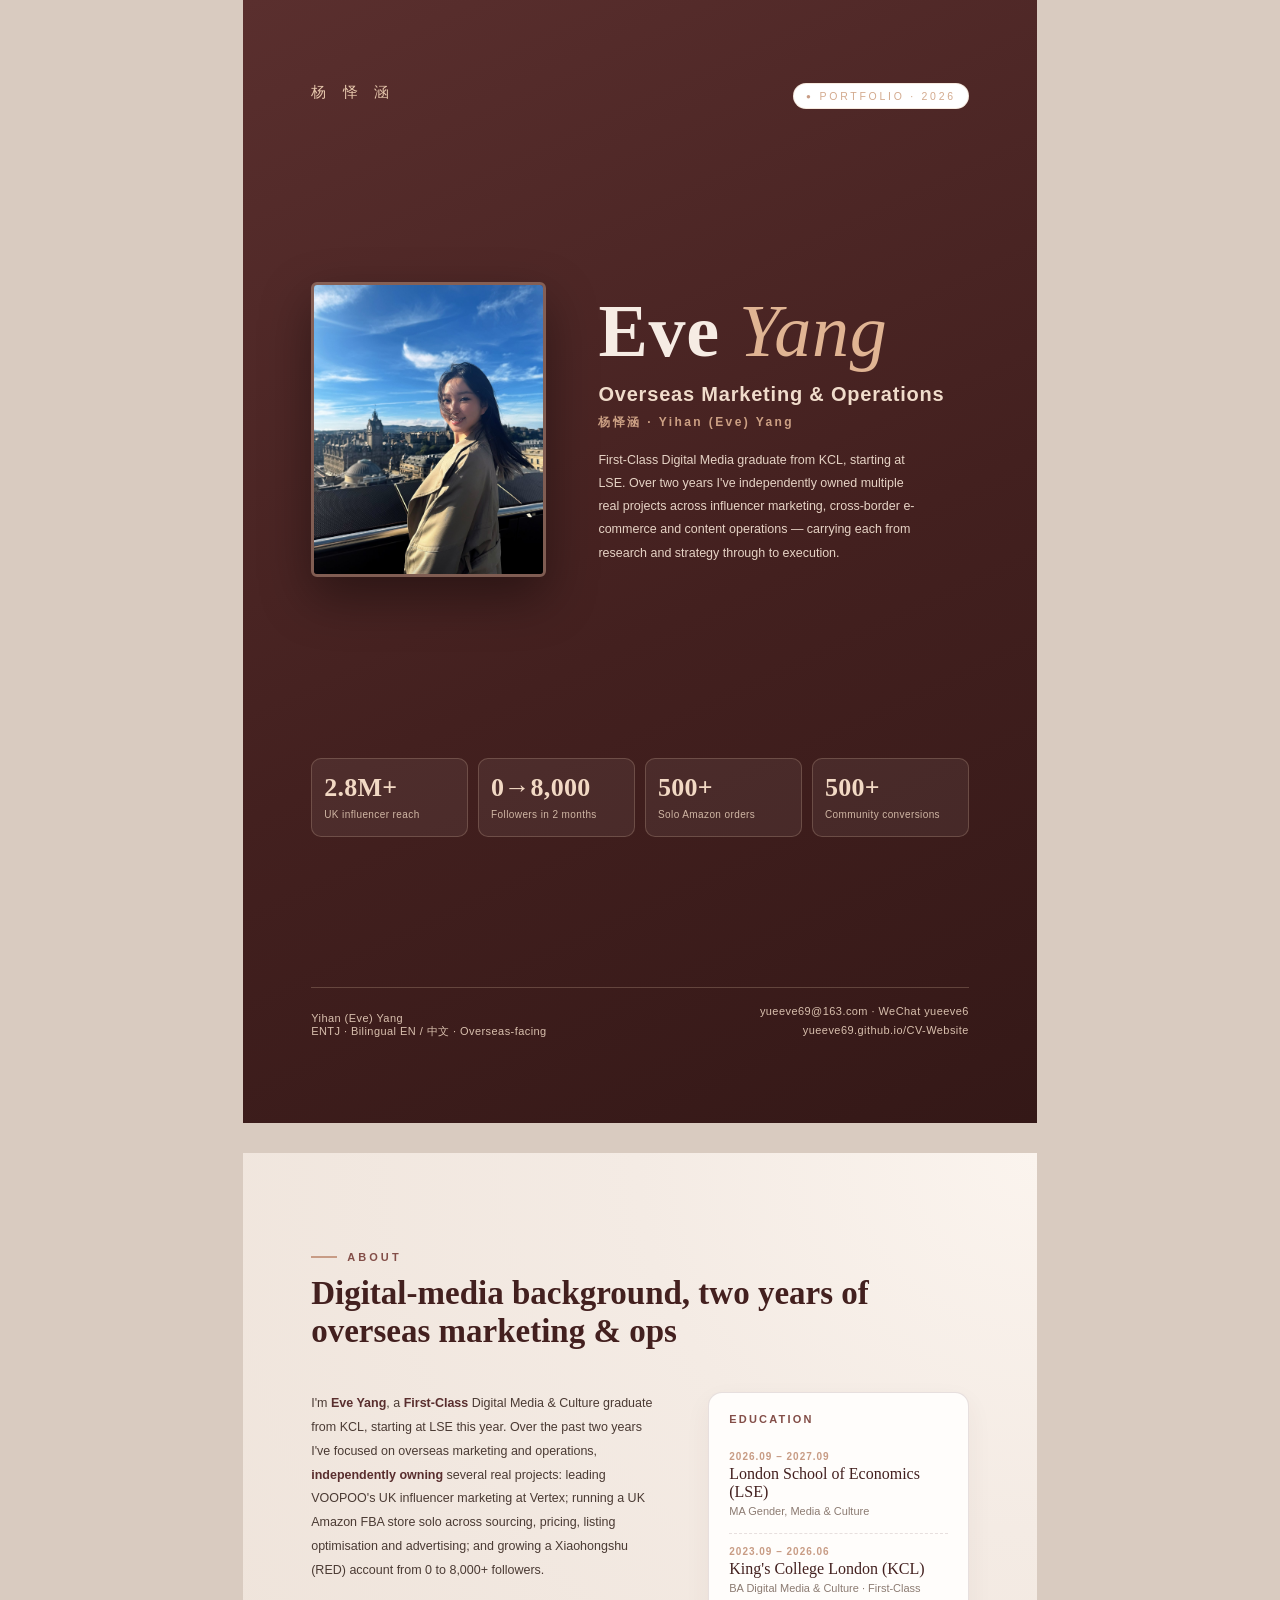
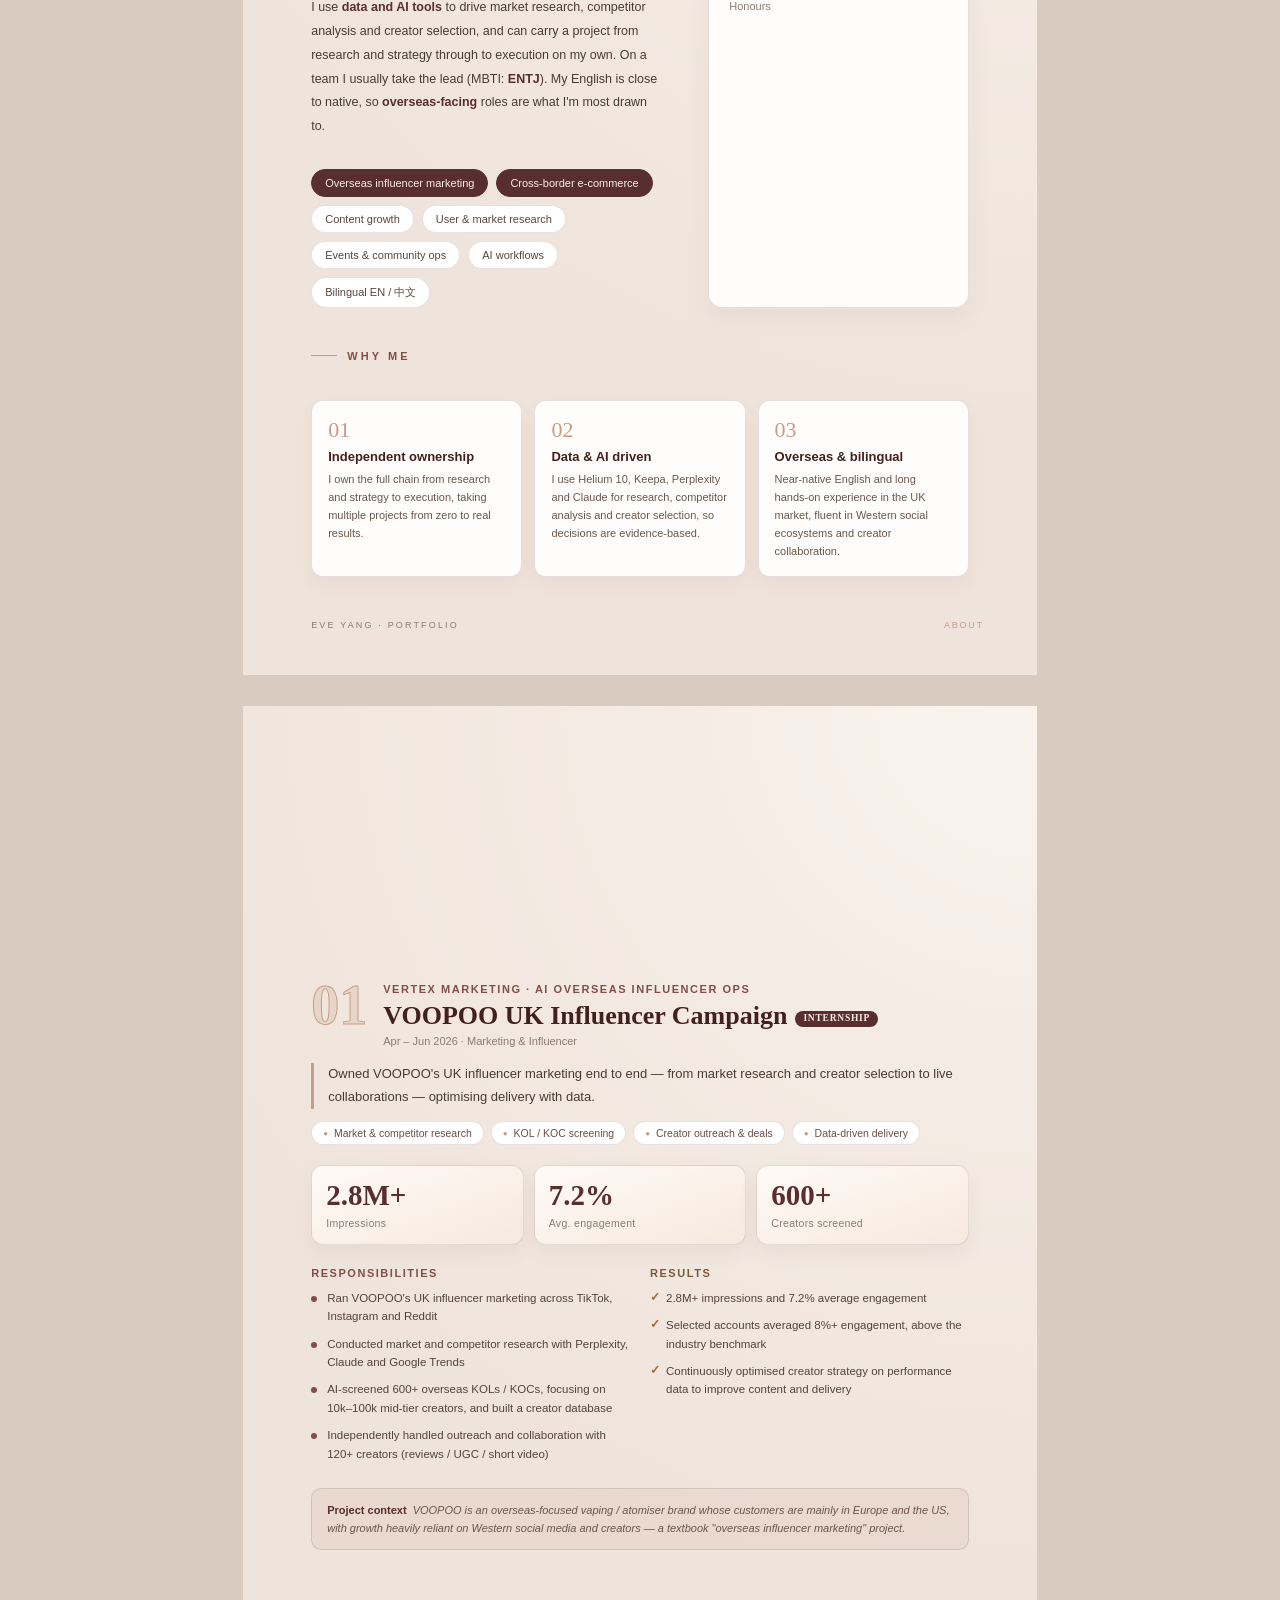
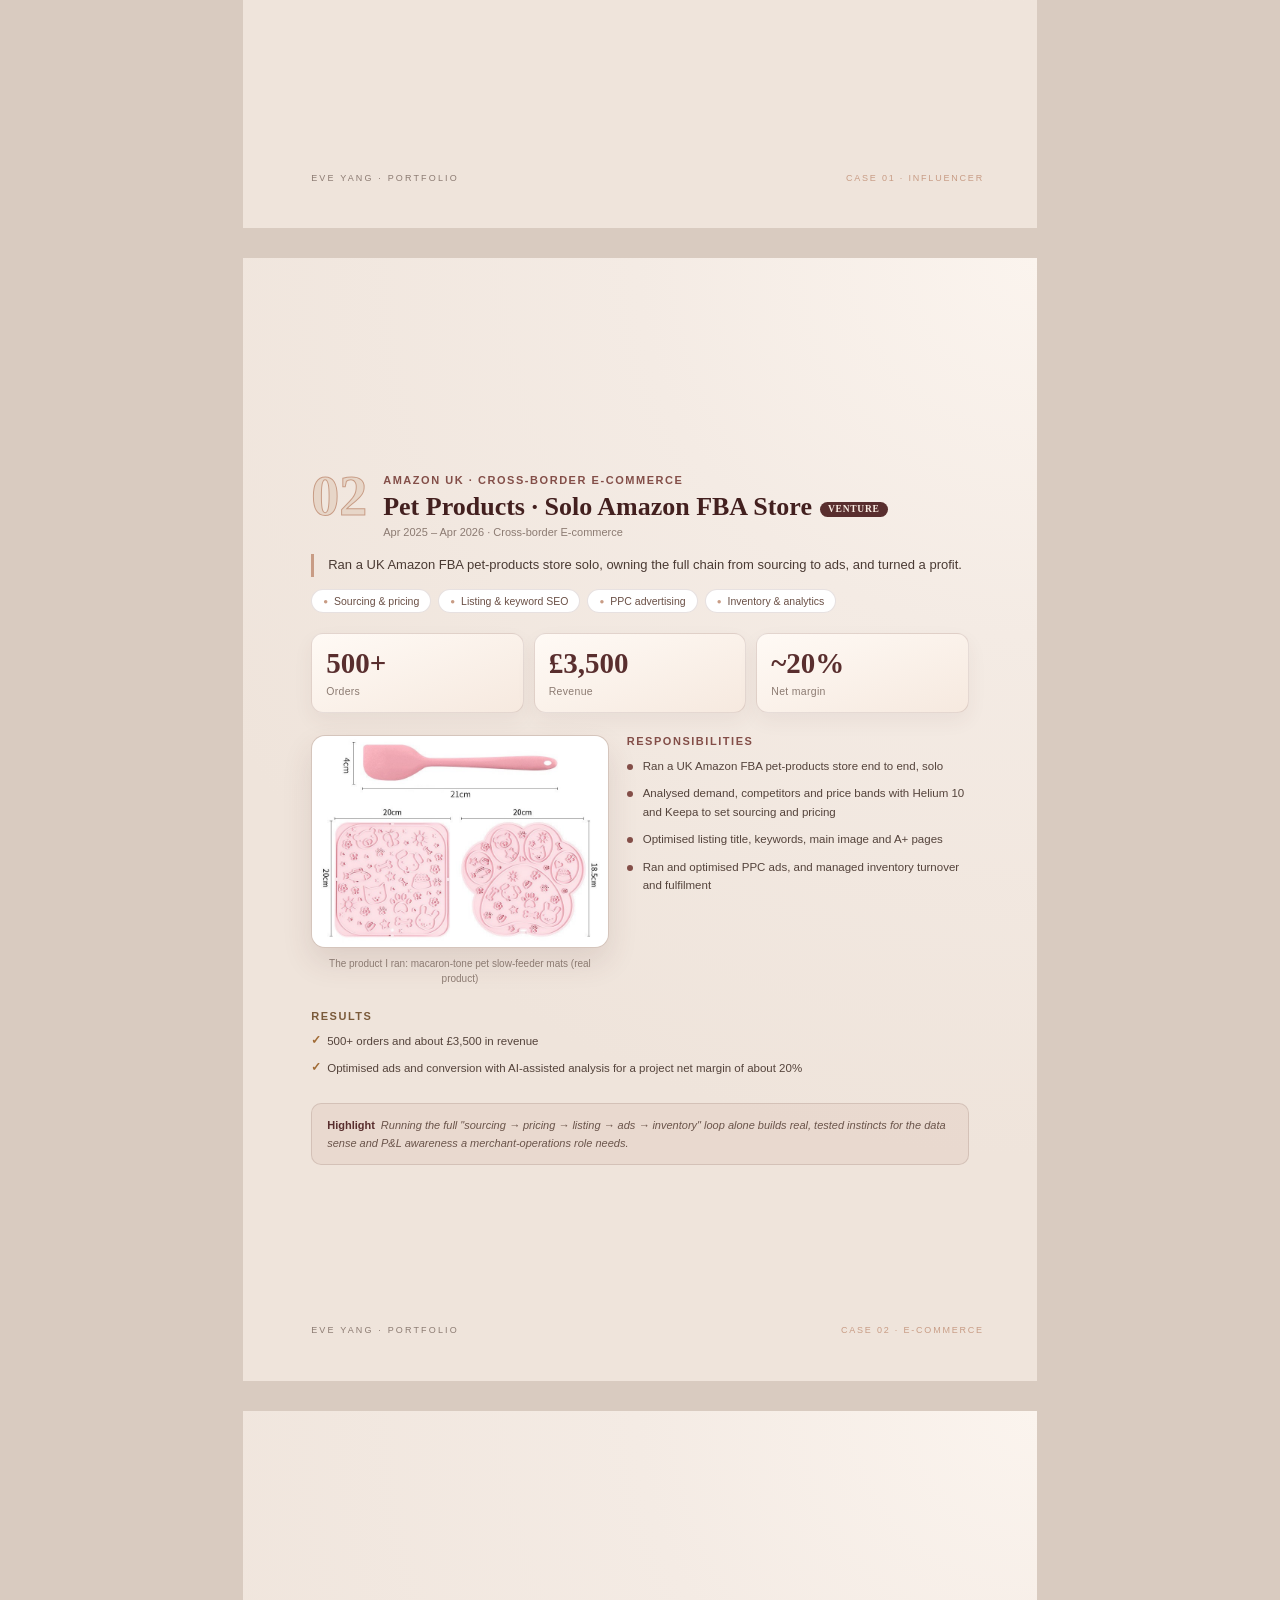
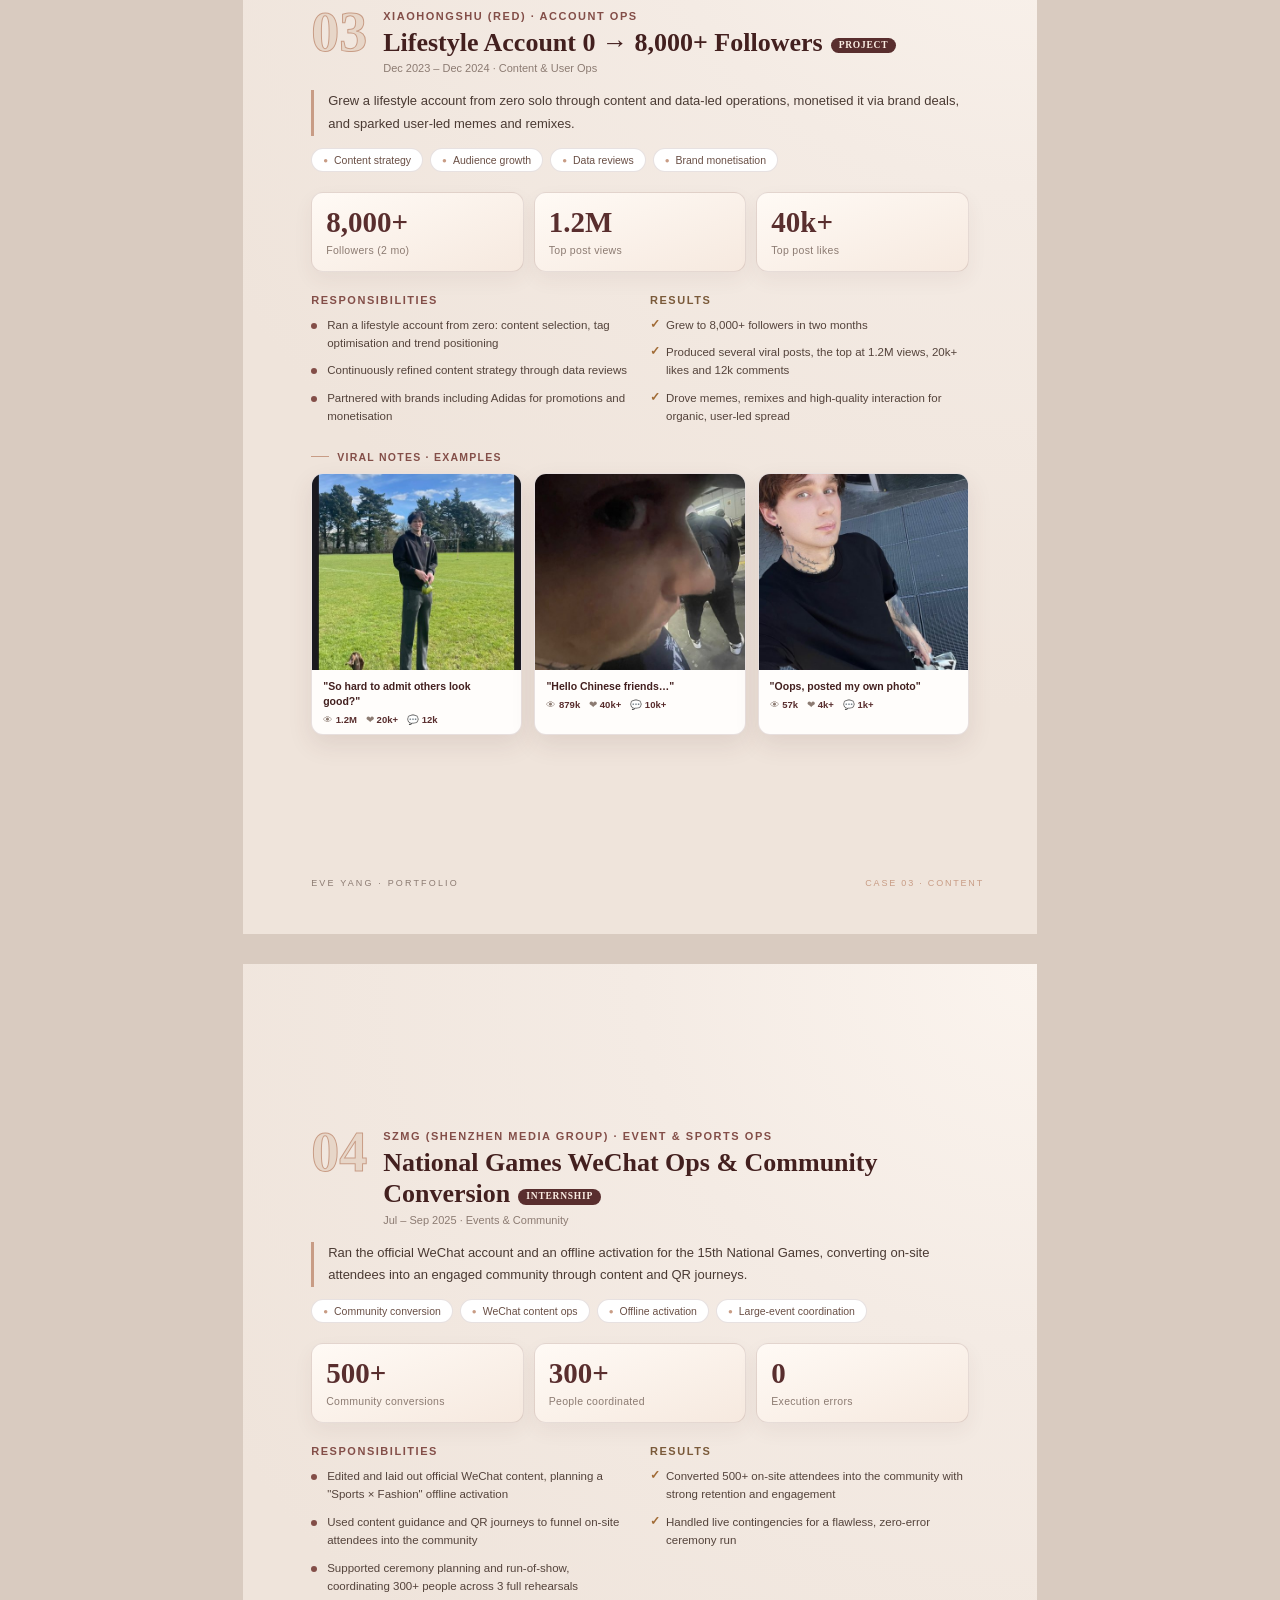
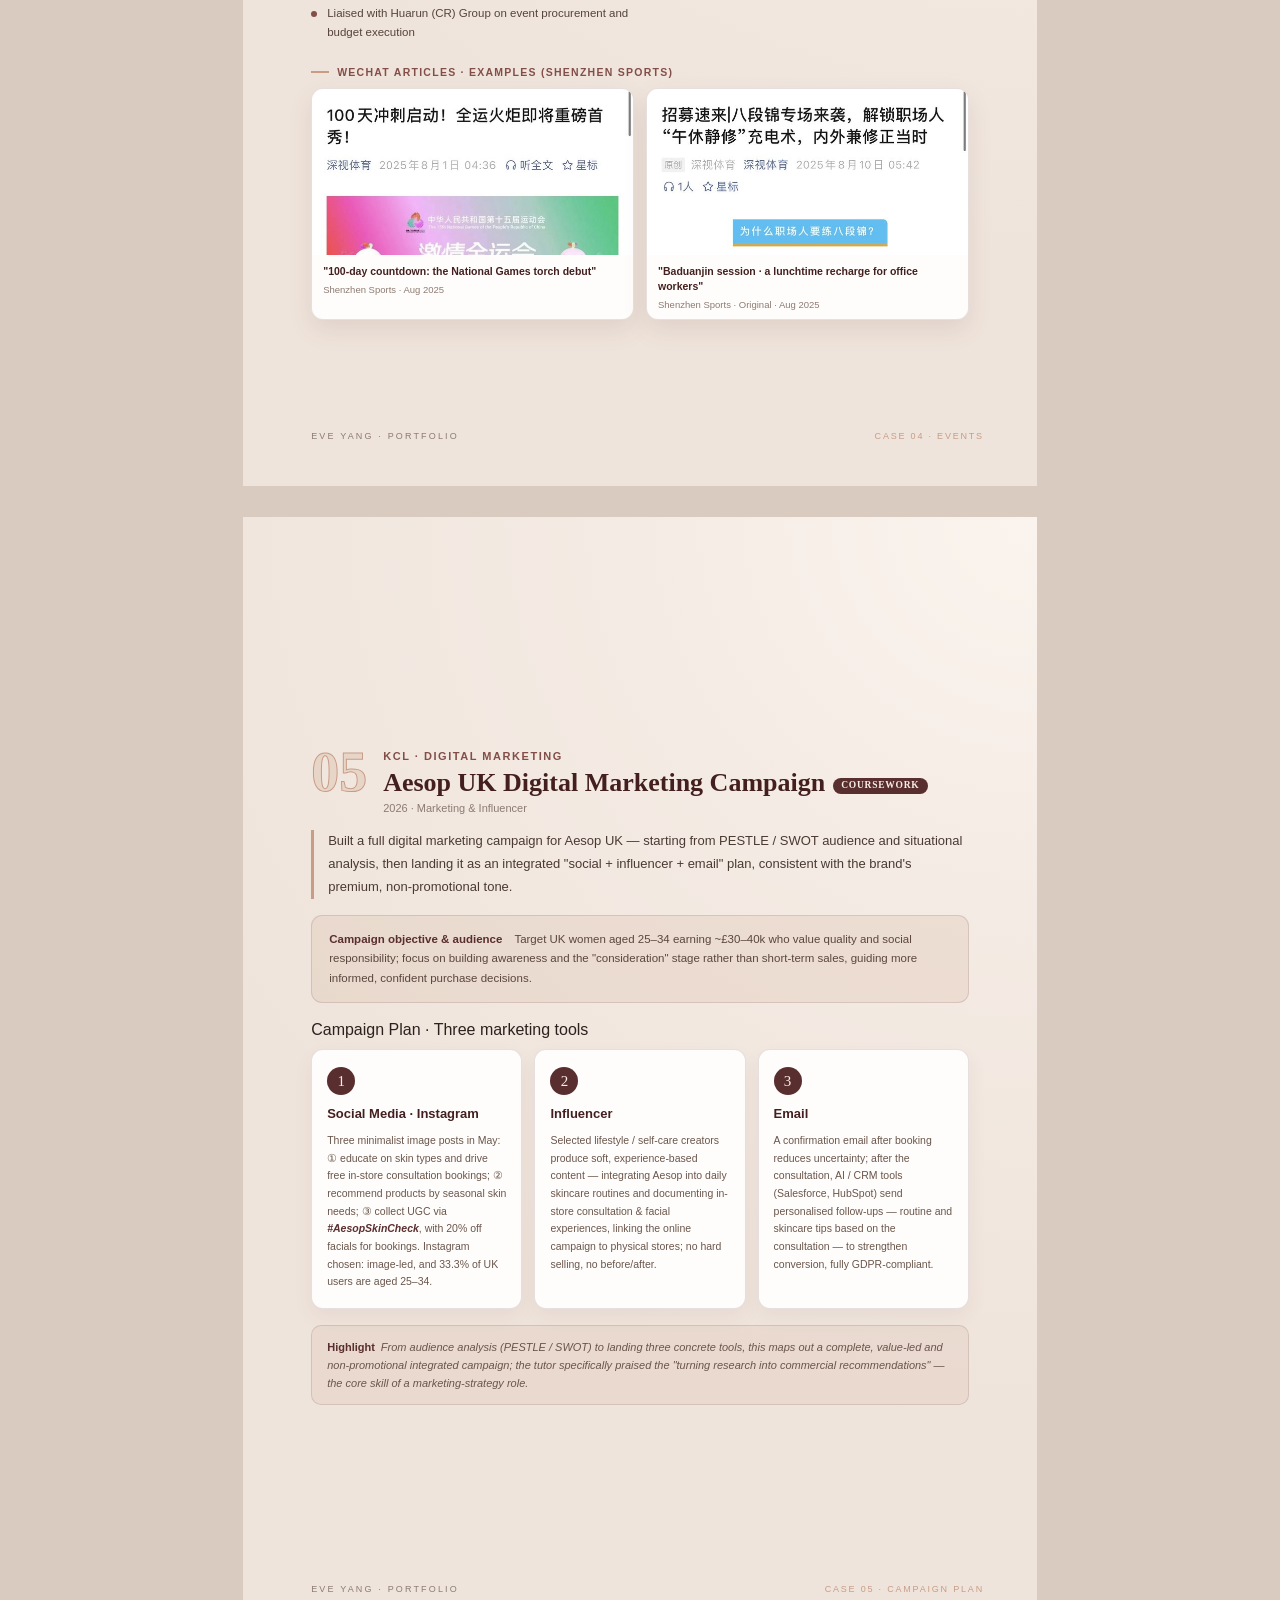
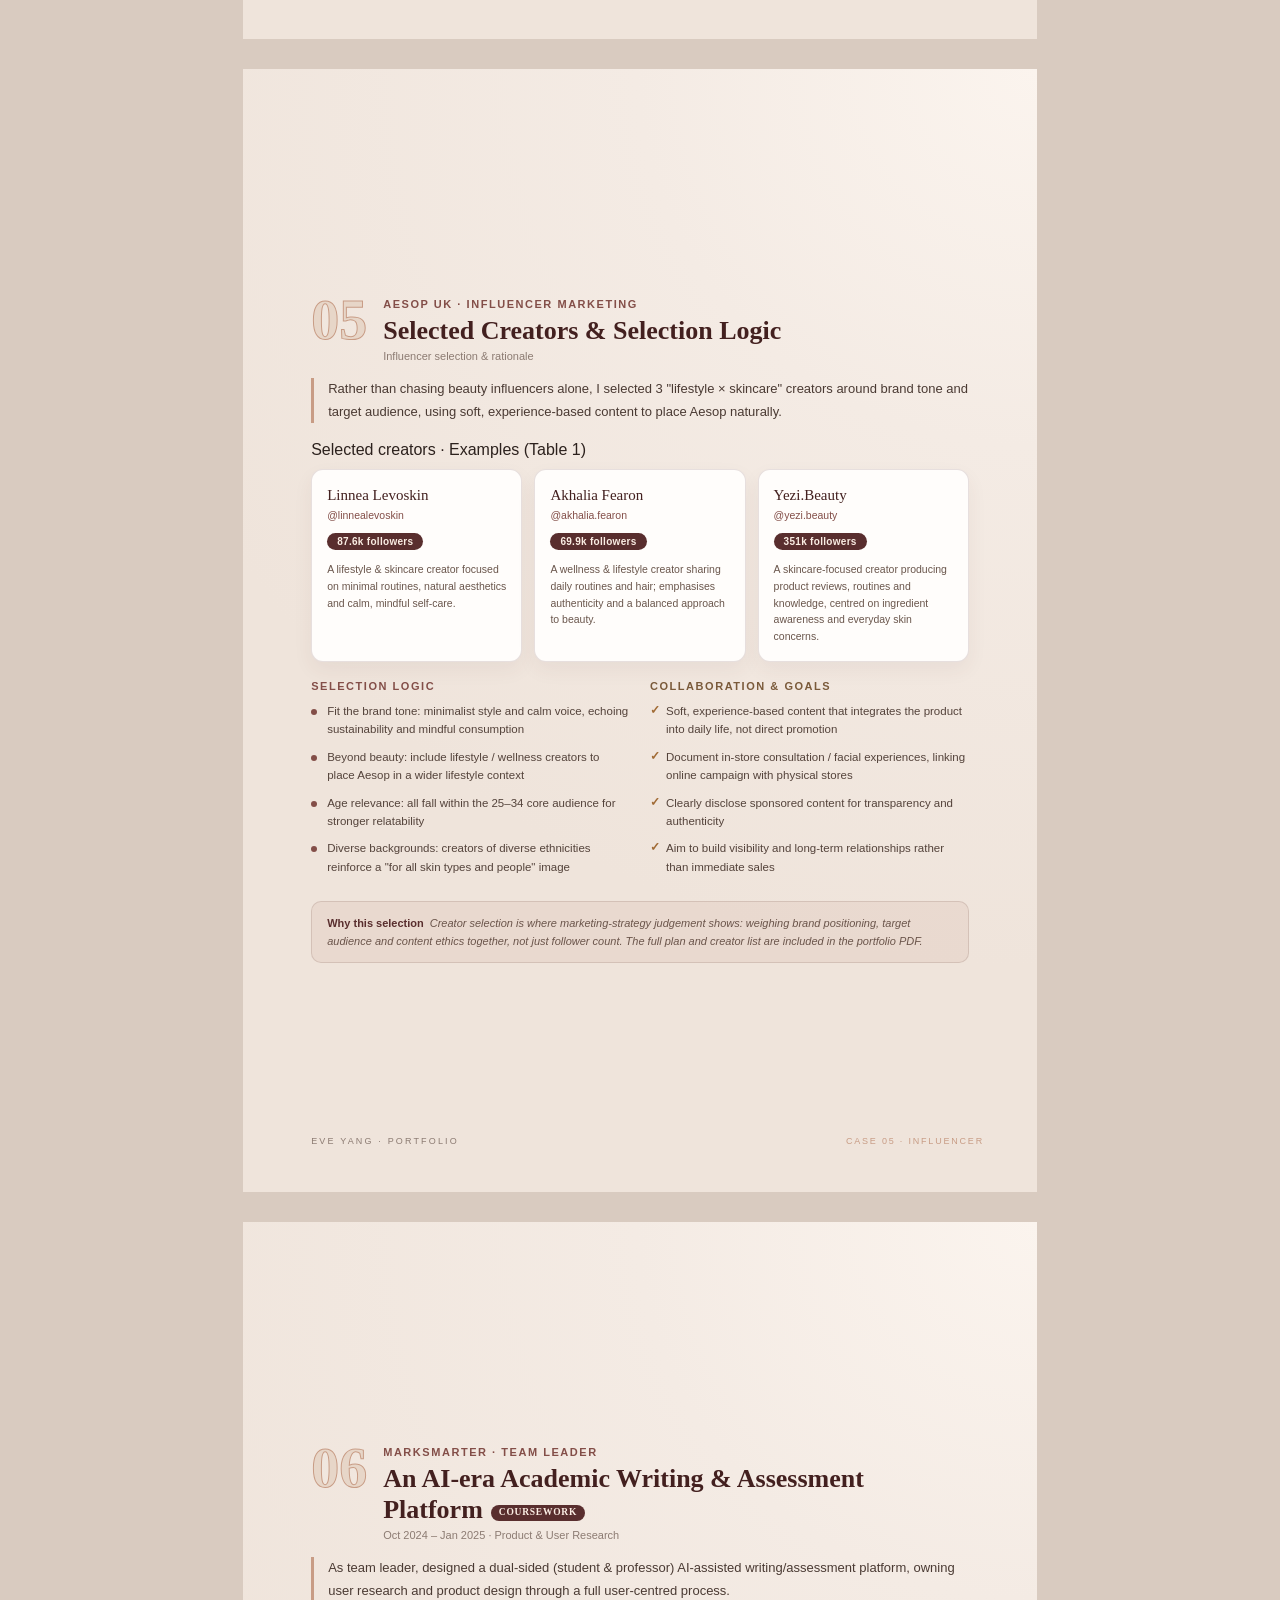
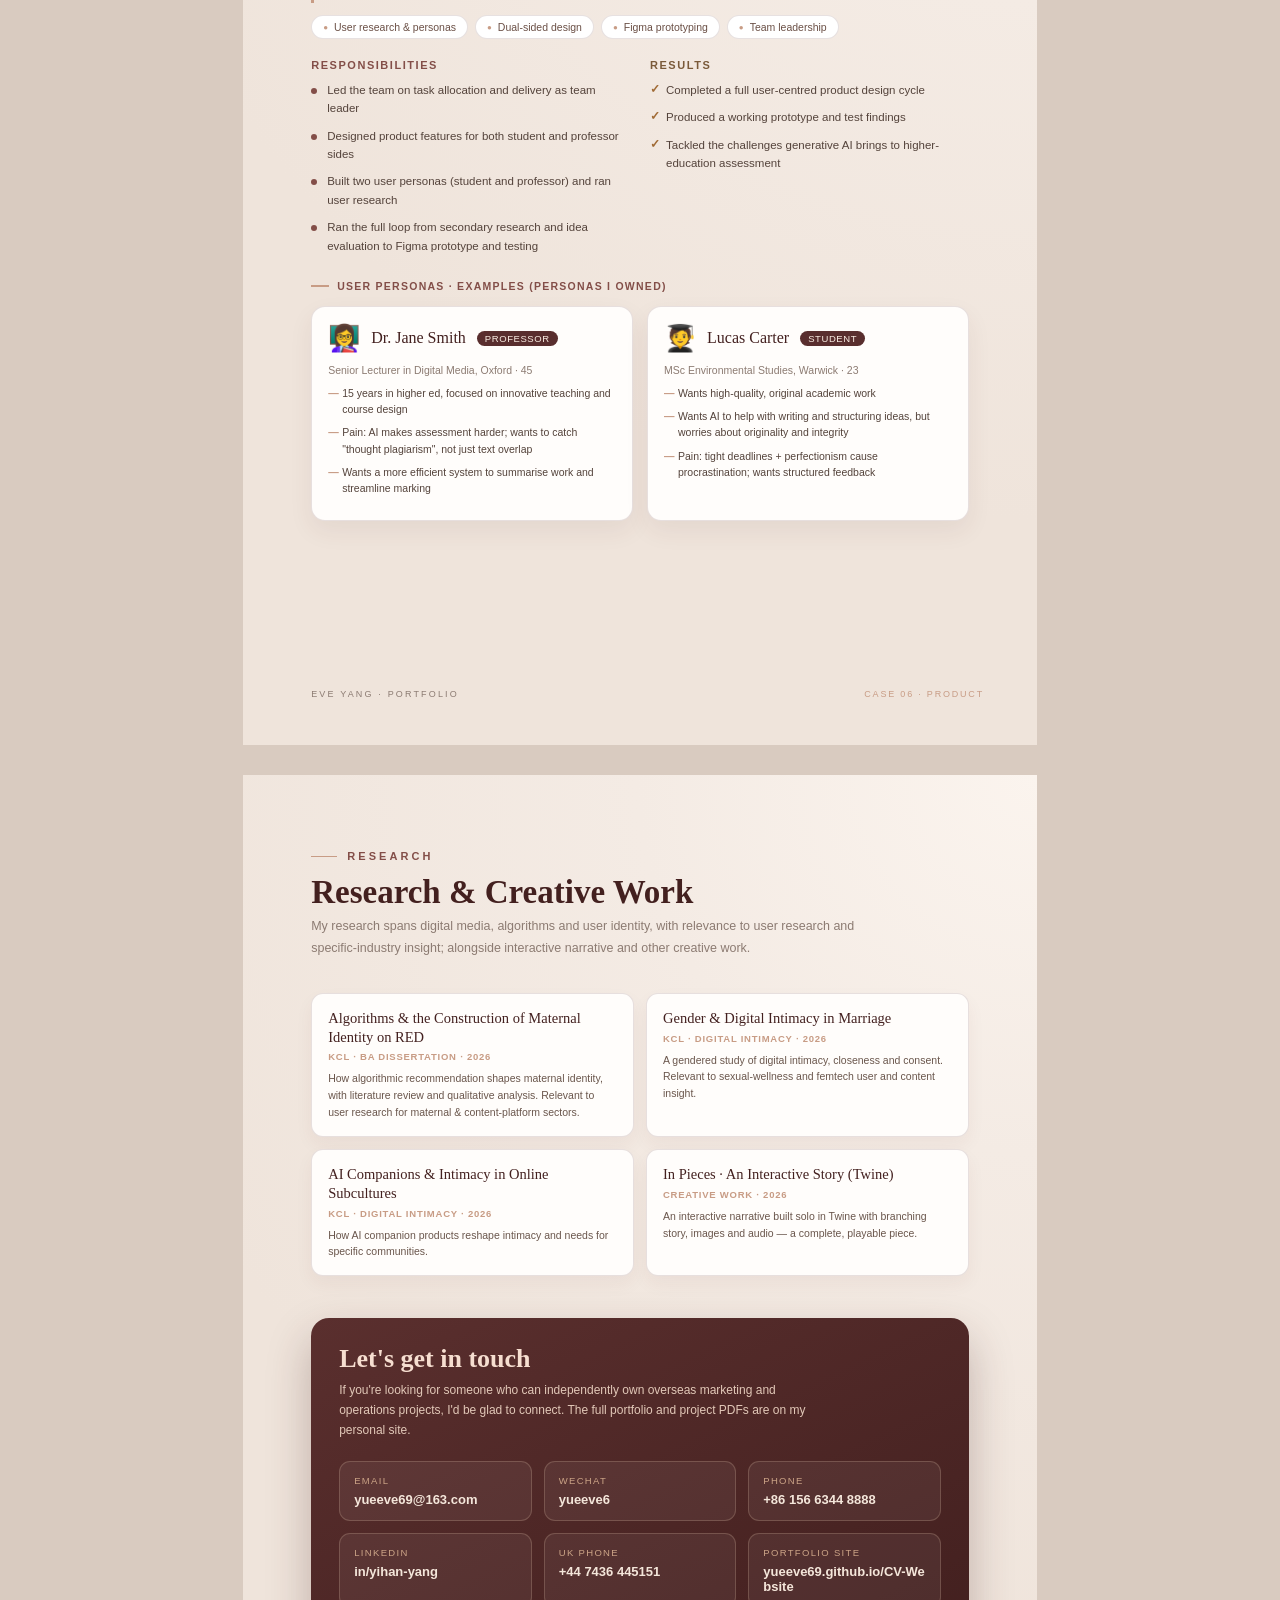
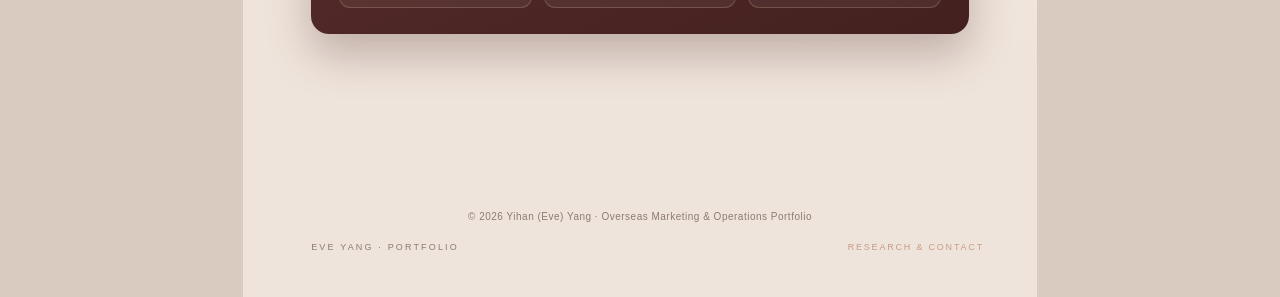
==== commit 343ce6ee: "修正 Creative 作品集中的网址大小写：cv-website → CV-Website" ====
--- a/creative-portfolio-en.html
+++ b/creative-portfolio-en.html
@@ -231,7 +231,7 @@
 
   <div class="foot">
     <div>Yihan (Eve) Yang<br/>ENTJ · Bilingual EN / 中文 · Overseas-facing</div>
-    <div class="r">yueeve69@163.com · WeChat yueeve6<br/>yueeve69.github.io/cv-website</div>
+    <div class="r">yueeve69@163.com · WeChat yueeve6<br/>yueeve69.github.io/CV-Website</div>
   </div>
 </section>
 
@@ -726,7 +726,7 @@
         <div class="citem"><div class="cl">Phone</div><div class="cv">+86 156 6344 8888</div></div>
         <div class="citem"><div class="cl">LinkedIn</div><div class="cv">in/yihan-yang</div></div>
         <div class="citem"><div class="cl">UK Phone</div><div class="cv">+44 7436 445151</div></div>
-        <div class="citem"><div class="cl">Portfolio site</div><div class="cv">yueeve69.github.io/cv-website</div></div>
+        <div class="citem"><div class="cl">Portfolio site</div><div class="cv">yueeve69.github.io/CV-Website</div></div>
       </div>
     </div>
 
